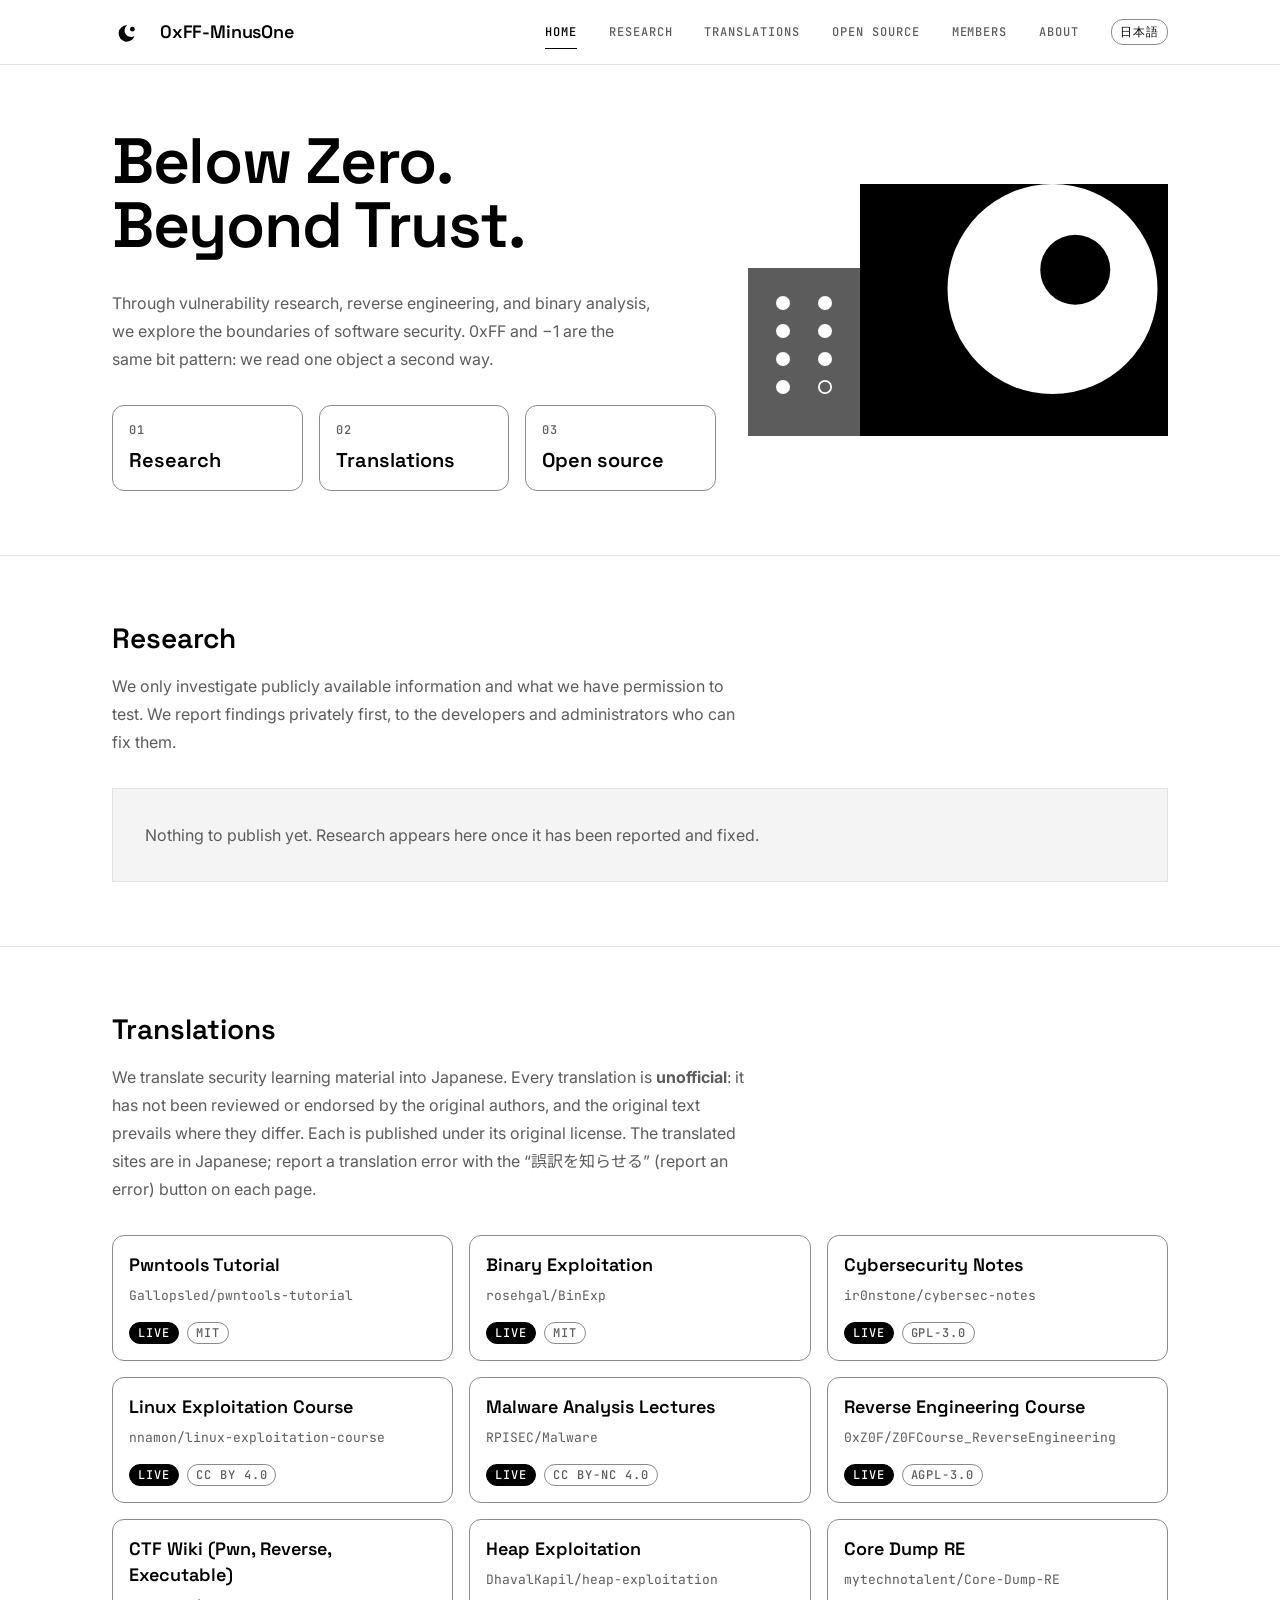
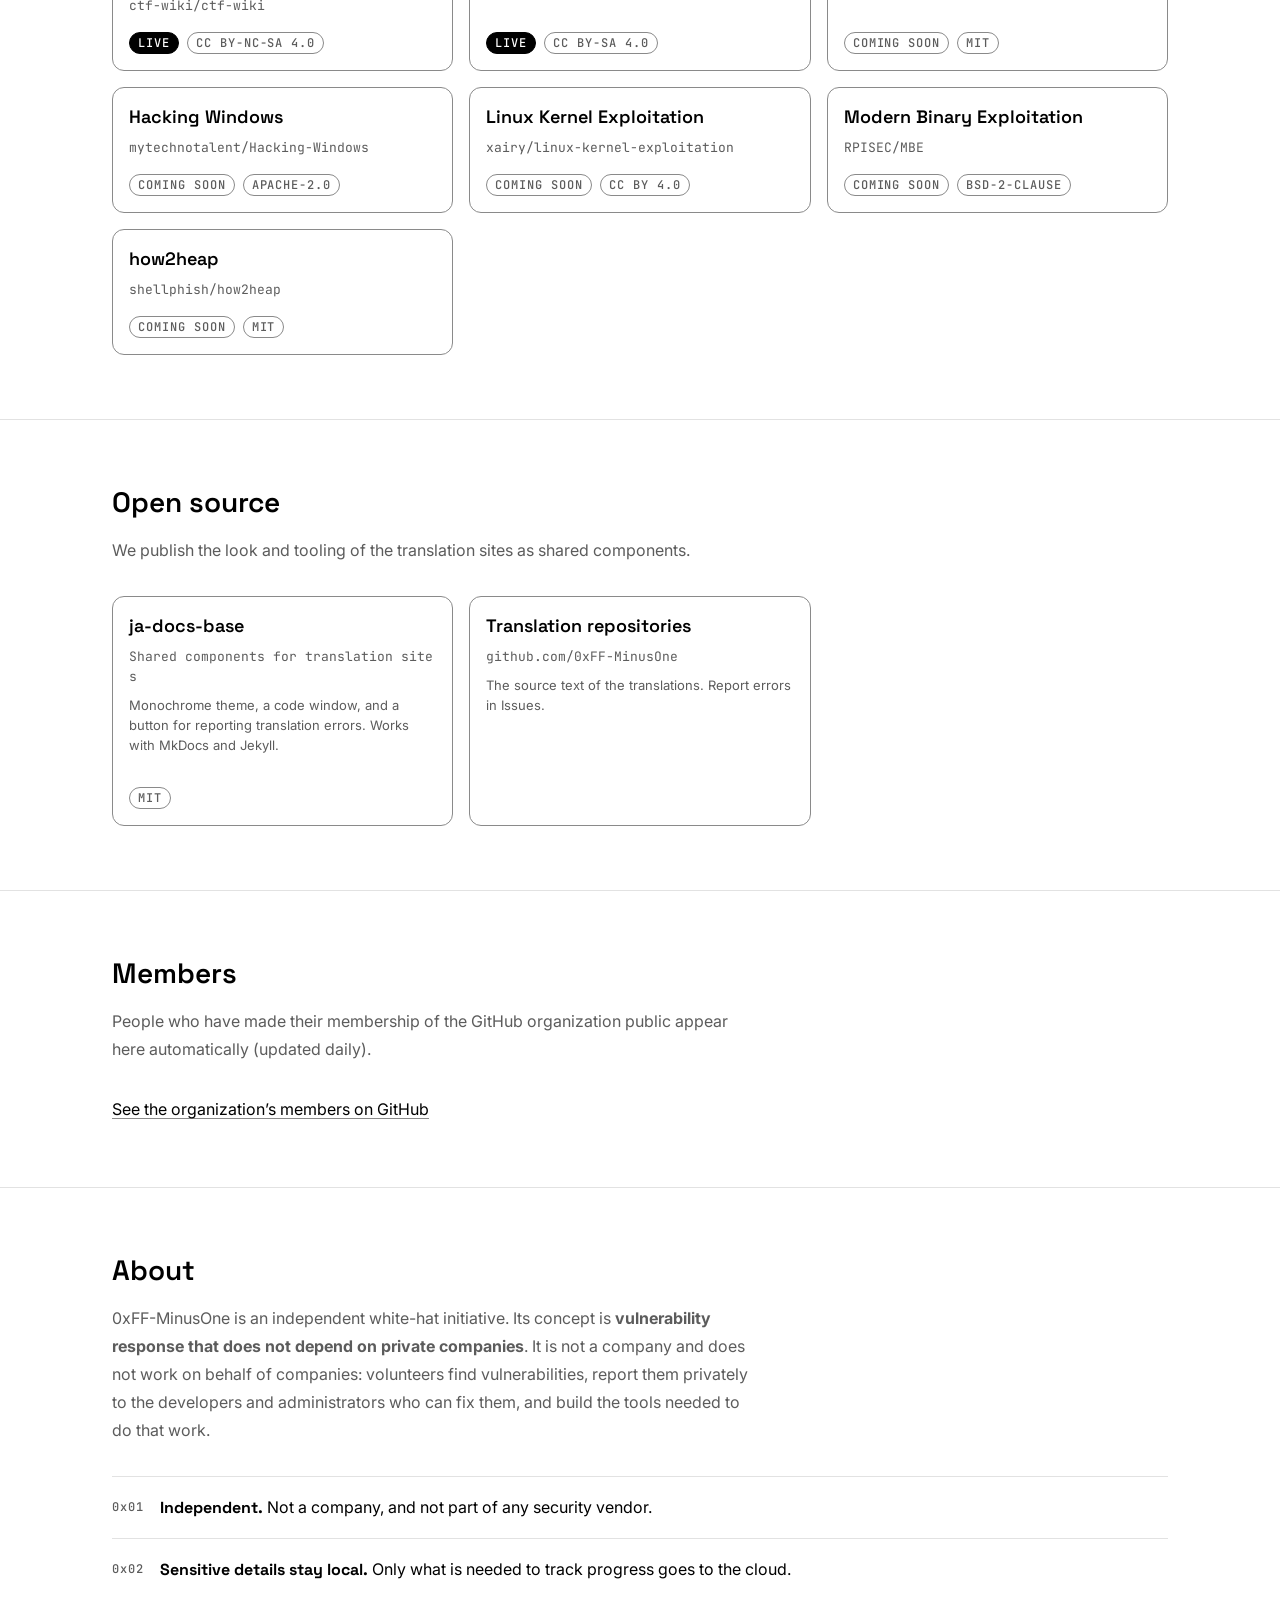
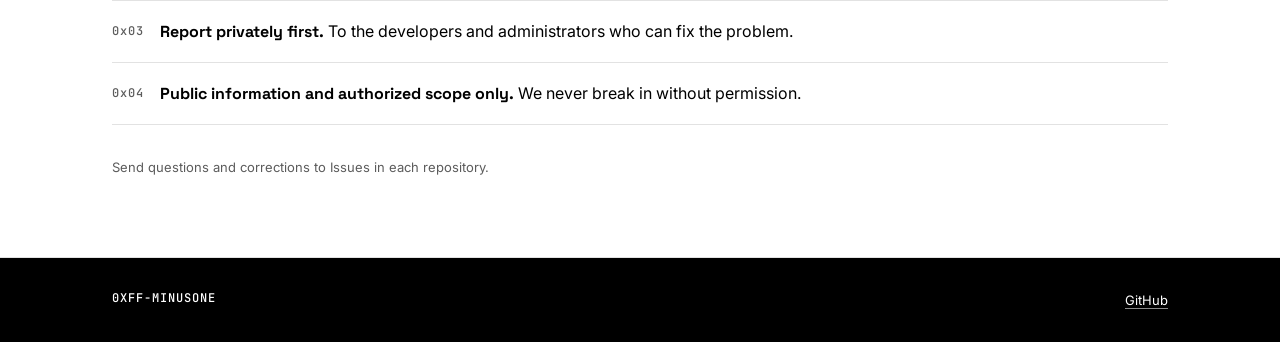
==== index.html @ b5c99bc7 "英語を既定にする(/ が英語、/ja/ が日本語、/en/ は / へ転送)" ====
<!doctype html>
<html lang="en">
<head>
<meta charset="utf-8">
<meta name="viewport" content="width=device-width, initial-scale=1">
<title>0xFF-MinusOne | Vulnerability response that does not depend on private companies</title>
<meta name="description" content="0xFF-MinusOne is an independent white-hat initiative. Through vulnerability research, reverse engineering, and binary analysis, we explore the boundaries of software security.">
<meta property="og:title" content="0xFF-MinusOne">
<meta property="og:description" content="Vulnerability response that does not depend on private companies.">
<meta property="og:type" content="website">
<meta property="og:image" content="https://0xff-minusone.github.io/assets/avatar.png">
<meta name="color-scheme" content="light dark">
<link rel="canonical" href="https://0xff-minusone.github.io/">
<link rel="alternate" hreflang="ja" href="https://0xff-minusone.github.io/ja/">
<link rel="alternate" hreflang="en" href="https://0xff-minusone.github.io/">
<link rel="alternate" hreflang="x-default" href="https://0xff-minusone.github.io/">
<meta property="og:locale" content="en_US">
<meta property="og:locale:alternate" content="ja_JP">
<link rel="icon" href="assets/favicon.svg" type="image/svg+xml">
<link rel="apple-touch-icon" href="assets/avatar.png">
<link rel="stylesheet" href="assets/site.css">
</head>
<body id="top">
<a class="skip" href="#main">Skip to content</a>
<header class="top">
  <div class="wrap">
    <a class="brand" href="#top" aria-label="0xFF-MinusOne home">
      <svg viewBox="0 0 512 512" aria-hidden="true"><path d="M240 150.06 A130 130 0 1 0 359.76 319.79 A104 104 0 0 1 240 150.06 Z"/><circle cx="326" cy="210" r="38"/></svg>
      <b>0xFF-MinusOne</b>
    </a>
    <nav class="nav" aria-label="Main menu">
      <a href="#top" aria-current="page">Home</a>
      <a href="#research">Research</a>
      <a href="#translations">Translations</a>
      <a href="#open-source">Open source</a>
      <a href="#members">Members</a>
      <a href="#about">About</a>
    </nav>
    <a class="lang" href="ja/" hreflang="ja" lang="ja" aria-label="日本語に切り替え">日本語</a>
  </div>
</header>

<main id="main">
  <section class="hero">
    <div class="wrap">
      <div>
        <h1 class="display">Below Zero.<br>Beyond Trust.</h1>
        <p class="lead">Through vulnerability research, reverse engineering, and binary analysis, we explore the boundaries of software security. 0xFF and −1 are the same bit pattern: we read one object a second way.</p>
        <div class="tiles">
          <a class="tile" href="#research"><span class="label muted">01</span><h3>Research</h3></a>
          <a class="tile" href="#translations"><span class="label muted">02</span><h3>Translations</h3></a>
          <a class="tile" href="#open-source"><span class="label muted">03</span><h3>Open source</h3></a>
        </div>
      </div>
      <svg class="art" viewBox="0 0 480 288" aria-hidden="true">
        <rect class="muted" x="0" y="96" width="128" height="192"/>
        <rect class="ink" x="128" y="0" width="352" height="288"/>
        <circle class="ground" cx="348" cy="120" r="120"/>
        <circle class="ink" cx="374" cy="98" r="40"/>
        <circle class="ground" cx="40" cy="136" r="8"/><circle class="ground" cx="88" cy="136" r="8"/>
        <circle class="ground" cx="40" cy="168" r="8"/><circle class="ground" cx="88" cy="168" r="8"/>
        <circle class="ground" cx="40" cy="200" r="8"/><circle class="ground" cx="88" cy="200" r="8"/>
        <circle class="ground" cx="40" cy="232" r="8"/><circle class="hollow" cx="88" cy="232" r="7"/>
      </svg>
    </div>
  </section>

  <section class="block" id="research">
    <div class="wrap">
      <h2>Research</h2>
      <p class="sec-lead">We only investigate publicly available information and what we have permission to test. We report findings privately first, to the developers and administrators who can fix them.</p>
      <div class="empty">Nothing to publish yet. Research appears here once it has been reported and fixed.</div>
    </div>
  </section>

  <section class="block" id="translations">
    <div class="wrap">
      <h2>Translations</h2>
      <p class="sec-lead">We translate security learning material into Japanese. Every translation is <b>unofficial</b>: it has not been reviewed or endorsed by the original authors, and the original text prevails where they differ. Each is published under its original license. The translated sites are in Japanese; report a translation error with the “誤訳を知らせる” (report an error) button on each page.</p>
      <div class="cards">
        <a class="card" href="https://0xff-minusone.github.io/pwntools-tutorial-ja/">
          <h3>Pwntools Tutorial</h3>
          <span class="meta">Gallopsled/pwntools-tutorial</span>
          <div class="row"><span class="tag on">Live</span><span class="tag">MIT</span></div>
        </a>
        <a class="card" href="https://0xff-minusone.github.io/BinExp-ja/">
          <h3>Binary Exploitation</h3>
          <span class="meta">rosehgal/BinExp</span>
          <div class="row"><span class="tag on">Live</span><span class="tag">MIT</span></div>
        </a>
        <a class="card" href="https://0xff-minusone.github.io/cybersec-notes-ja/">
          <h3>Cybersecurity Notes</h3>
          <span class="meta">ir0nstone/cybersec-notes</span>
          <div class="row"><span class="tag on">Live</span><span class="tag">GPL-3.0</span></div>
        </a>
        <a class="card" href="https://0xff-minusone.github.io/linux-exploitation-course-ja/">
          <h3>Linux Exploitation Course</h3>
          <span class="meta">nnamon/linux-exploitation-course</span>
          <div class="row"><span class="tag on">Live</span><span class="tag">CC BY 4.0</span></div>
        </a>
        <a class="card" href="https://0xff-minusone.github.io/Malware-lectures-ja/">
          <h3>Malware Analysis Lectures</h3>
          <span class="meta">RPISEC/Malware</span>
          <div class="row"><span class="tag on">Live</span><span class="tag">CC BY-NC 4.0</span></div>
        </a>
        <a class="card" href="https://0xff-minusone.github.io/Z0FCourse_ReverseEngineering-ja/">
          <h3>Reverse Engineering Course</h3>
          <span class="meta">0xZ0F/Z0FCourse_ReverseEngineering</span>
          <div class="row"><span class="tag on">Live</span><span class="tag">AGPL-3.0</span></div>
        </a>
        <a class="card" href="https://0xff-minusone.github.io/ctf-wiki-ja/">
          <h3>CTF Wiki (Pwn, Reverse, Executable)</h3>
          <span class="meta">ctf-wiki/ctf-wiki</span>
          <div class="row"><span class="tag on">Live</span><span class="tag">CC BY-NC-SA 4.0</span></div>
        </a>
        <a class="card" href="https://0xff-minusone.github.io/heap-exploitation-ja/">
          <h3>Heap Exploitation</h3>
          <span class="meta">DhavalKapil/heap-exploitation</span>
          <div class="row"><span class="tag on">Live</span><span class="tag">CC BY-SA 4.0</span></div>
        </a>
        <a class="card" href="https://github.com/0xFF-MinusOne/Core-Dump-RE-ja">
          <h3>Core Dump RE</h3>
          <span class="meta">mytechnotalent/Core-Dump-RE</span>
          <div class="row"><span class="tag">Coming soon</span><span class="tag">MIT</span></div>
        </a>
        <a class="card" href="https://github.com/0xFF-MinusOne/Hacking-Windows-ja">
          <h3>Hacking Windows</h3>
          <span class="meta">mytechnotalent/Hacking-Windows</span>
          <div class="row"><span class="tag">Coming soon</span><span class="tag">Apache-2.0</span></div>
        </a>
        <a class="card" href="https://github.com/0xFF-MinusOne/linux-kernel-exploitation-ja">
          <h3>Linux Kernel Exploitation</h3>
          <span class="meta">xairy/linux-kernel-exploitation</span>
          <div class="row"><span class="tag">Coming soon</span><span class="tag">CC BY 4.0</span></div>
        </a>
        <a class="card" href="https://github.com/0xFF-MinusOne/MBE-ja">
          <h3>Modern Binary Exploitation</h3>
          <span class="meta">RPISEC/MBE</span>
          <div class="row"><span class="tag">Coming soon</span><span class="tag">BSD-2-Clause</span></div>
        </a>
        <a class="card" href="https://github.com/0xFF-MinusOne/how2heap-ja">
          <h3>how2heap</h3>
          <span class="meta">shellphish/how2heap</span>
          <div class="row"><span class="tag">Coming soon</span><span class="tag">MIT</span></div>
        </a>
      </div>
    </div>
  </section>

  <section class="block" id="open-source">
    <div class="wrap">
      <h2>Open source</h2>
      <p class="sec-lead">We publish the look and tooling of the translation sites as shared components.</p>
      <div class="cards">
        <a class="card" href="https://github.com/hina-kura49/ja-docs-base">
          <h3>ja-docs-base</h3>
          <span class="meta">Shared components for translation sites</span>
          <p class="small muted">Monochrome theme, a code window, and a button for reporting translation errors. Works with MkDocs and Jekyll.</p>
          <div class="row"><span class="tag">MIT</span></div>
        </a>
        <a class="card" href="https://github.com/0xFF-MinusOne">
          <h3>Translation repositories</h3>
          <span class="meta">github.com/0xFF-MinusOne</span>
          <p class="small muted">The source text of the translations. Report errors in Issues.</p>
        </a>
      </div>
    </div>
  </section>

  <section class="block" id="members">
    <div class="wrap">
      <h2>Members</h2>
      <p class="sec-lead">People who have made their membership of the GitHub organization public appear here automatically (updated daily).</p>
      <div class="cards" id="member-list" data-src="members.json" aria-live="polite"><div class="empty">Loading…</div></div>
      <noscript><p><a href="https://github.com/orgs/0xFF-MinusOne/people">See the organization’s members on GitHub</a></p></noscript>
    </div>
  </section>

  <section class="block" id="about">
    <div class="wrap">
      <h2>About</h2>
      <p class="sec-lead">0xFF-MinusOne is an independent white-hat initiative. Its concept is <b>vulnerability response that does not depend on private companies</b>. It is not a company and does not work on behalf of companies: volunteers find vulnerabilities, report them privately to the developers and administrators who can fix them, and build the tools needed to do that work.</p>
      <ol class="principles">
        <li><div><b>Independent.</b> Not a company, and not part of any security vendor.</div></li>
        <li><div><b>Sensitive details stay local.</b> Only what is needed to track progress goes to the cloud.</div></li>
        <li><div><b>Report privately first.</b> To the developers and administrators who can fix the problem.</div></li>
        <li><div><b>Public information and authorized scope only.</b> We never break in without permission.</div></li>
      </ol>
      <p class="small muted" style="margin-top:32px">Send questions and corrections to Issues in each repository.</p>
    </div>
  </section>
</main>

<footer class="foot">
  <div class="wrap">
    <span class="label">0xFF-MinusOne</span>
    <span class="small"><a href="https://github.com/0xFF-MinusOne">GitHub</a></span>
  </div>
</footer>
<script src="assets/site.js" defer></script>
</body>
</html>
---- assets/site.css ----
/* 0xFF-MinusOne 公開サイト。デザインシステム(白と黒の二値、円の装飾、角の立った容器)に従う。 */
@import url("https://fonts.googleapis.com/css2?family=Inter:wght@400;500&family=JetBrains+Mono:wght@400;500&family=Noto+Sans+JP:wght@400;500;700&family=Space+Grotesk:wght@600&display=swap");

:root {
  --ground: #ffffff;
  --ink: #000000;
  --surface: #f4f4f4;
  --ink-muted: #5c5c5c;
  --line: #e2e2e2;
  --line-strong: #8a8a8a;
  --inverse-ground: #000000;
  --inverse-ink: #ffffff;

  --space-1: 4px;
  --space-2: 8px;
  --space-4: 16px;
  --space-8: 32px;
  --space-16: 64px;
  --radius-none: 0;
  --radius-md: 12px;
  --radius-full: 9999px;

  --font-display: "Space Grotesk", "Noto Sans JP", system-ui, sans-serif;
  --font-sans: "Inter", "Noto Sans JP", system-ui, sans-serif;
  --font-mono: "JetBrains Mono", ui-monospace, monospace;
}
@media (prefers-color-scheme: dark) {
  :root {
    --ground: #000000;
    --ink: #ffffff;
    --surface: #111111;
    --ink-muted: #a3a3a3;
    --line: #262626;
    --line-strong: #6b6b6b;
    --inverse-ground: #ffffff;
    --inverse-ink: #000000;
  }
}

* { box-sizing: border-box; }
html { scroll-behavior: smooth; scroll-padding-top: 88px; }
body {
  margin: 0;
  background: var(--ground);
  color: var(--ink);
  font: 400 16px/28px var(--font-sans);
  -webkit-font-smoothing: antialiased;
}
a { color: inherit; text-decoration-color: var(--line-strong); text-underline-offset: 3px; }
a:hover { text-decoration-color: var(--ink); }
:focus-visible { outline: 2px solid var(--ink); outline-offset: 2px; }
h1, h2, h3 { font-family: var(--font-display); font-weight: 600; margin: 0; }
p { margin: 0 0 var(--space-4); }
.wrap { max-width: 1120px; margin: 0 auto; padding: 0 var(--space-8); }
.label { font: 500 12px/16px var(--font-mono); letter-spacing: 0.08em; text-transform: uppercase; }
.muted { color: var(--ink-muted); }
.small { font-size: 13px; line-height: 20px; }
.skip { position: absolute; left: -999px; }
.skip:focus { left: var(--space-2); top: var(--space-2); background: var(--ground); padding: var(--space-2) var(--space-4); border: 1px solid var(--ink); z-index: 10; }

/* ヘッダー */
.top { position: sticky; top: 0; z-index: 5; background: var(--ground); border-bottom: 1px solid var(--line); }
.top .wrap { display: flex; align-items: center; gap: var(--space-8); min-height: 64px; }
.brand { display: flex; align-items: center; gap: var(--space-4); text-decoration: none; }
.brand svg { height: 32px; width: 32px; fill: var(--ink); }
.brand b { font: 600 18px/20px var(--font-display); letter-spacing: -0.01em; }
.nav { display: flex; gap: var(--space-8); margin-left: auto; overflow-x: auto; scrollbar-width: none; }
.nav::-webkit-scrollbar { display: none; }
.nav a { font: 500 12px/16px var(--font-mono); letter-spacing: 0.08em; text-transform: uppercase; text-decoration: none; color: var(--ink-muted); padding: var(--space-2) 0; border-bottom: 1px solid transparent; white-space: nowrap; }
.nav a:hover, .nav a[aria-current] { color: var(--ink); border-bottom-color: var(--ink); }

/* ヒーロー */
.hero { position: relative; overflow: hidden; border-bottom: 1px solid var(--line); }
.hero .wrap { display: grid; grid-template-columns: minmax(0, 1fr) 420px; gap: var(--space-8); align-items: center; padding-top: var(--space-16); padding-bottom: var(--space-16); }
.display { font: 600 64px/64px var(--font-display); letter-spacing: -0.02em; margin-bottom: var(--space-8); }
.lead { font-size: 16px; max-width: 34em; color: var(--ink-muted); margin-bottom: var(--space-8); }
.art { width: 100%; height: auto; display: block; }
.art .ink { fill: var(--ink); }
.art .muted { fill: var(--ink-muted); }
.art .ground { fill: var(--ground); }
.art .hollow { fill: none; stroke: var(--ground); stroke-width: 2; }

/* カード */
.tiles { display: grid; grid-template-columns: repeat(3, 1fr); gap: var(--space-4); }
.tile { display: flex; flex-direction: column; gap: var(--space-2); padding: var(--space-4) var(--space-4) var(--space-4); border: 1px solid var(--line-strong); border-radius: var(--radius-md); text-decoration: none; background: var(--ground); }
.tile:hover { background: var(--ink); color: var(--ground); border-color: var(--ink); }
.tile:hover .muted { color: inherit; }
.tile h3 { font-size: 20px; line-height: 28px; }

/* 節 */
section.block { padding: var(--space-16) 0; border-bottom: 1px solid var(--line); }
section.block > .wrap > h2 { font: 600 28px/36px var(--font-display); margin-bottom: var(--space-4); }
.sec-lead { max-width: 40em; color: var(--ink-muted); margin-bottom: var(--space-8); }
.cards { display: grid; grid-template-columns: repeat(auto-fill, minmax(300px, 1fr)); gap: var(--space-4); }
.card { display: flex; flex-direction: column; gap: var(--space-2); padding: var(--space-4); border: 1px solid var(--line-strong); border-radius: var(--radius-md); background: var(--ground); color: inherit; text-decoration: none; }
a.card:hover { background: var(--surface); border-color: var(--ink); }
.card h3 { font-size: 18px; line-height: 26px; }
.card .meta { font: 400 13px/20px var(--font-mono); color: var(--ink-muted); word-break: break-all; }
.card .row { display: flex; gap: var(--space-2); flex-wrap: wrap; margin-top: auto; padding-top: var(--space-2); }
.tag { display: inline-block; padding: 0 var(--space-2); border: 1px solid var(--line-strong); border-radius: var(--radius-full); font: 500 12px/20px var(--font-mono); letter-spacing: 0.08em; text-transform: uppercase; color: var(--ink-muted); }
.tag.on { background: var(--ink); color: var(--ground); border-color: var(--ink); }
.empty { padding: var(--space-8); border: 1px solid var(--line); background: var(--surface); color: var(--ink-muted); }
.principles { counter-reset: p; list-style: none; padding: 0; margin: var(--space-8) 0 0; display: grid; gap: 0; border-top: 1px solid var(--line); }
.principles li { counter-increment: p; display: grid; grid-template-columns: 48px 1fr; padding: var(--space-4) 0; border-bottom: 1px solid var(--line); }
.principles li::before { content: "0x0" counter(p); font: 500 12px/28px var(--font-mono); letter-spacing: 0.08em; color: var(--ink-muted); }
.principles b { font-family: var(--font-display); }

/* フッター: 反転ブロック */
.foot { background: var(--inverse-ground); color: var(--inverse-ink); padding: var(--space-8) 0; }
.foot .wrap { display: flex; gap: var(--space-8); justify-content: space-between; flex-wrap: wrap; }
.foot a { color: inherit; }

@media (max-width: 860px) {
  .hero .wrap { grid-template-columns: 1fr; }
  .art { max-width: 320px; }
  .display { font-size: 44px; line-height: 48px; }
  .tiles { grid-template-columns: 1fr; }
  .top .wrap { gap: var(--space-4); padding: 0 var(--space-4); flex-wrap: wrap; }
  .wrap { padding: 0 var(--space-4); }
  .nav { order: 3; width: 100%; margin-left: 0; gap: var(--space-4); }
}
@media (prefers-reduced-motion: reduce) { html { scroll-behavior: auto; } }

/* メンバーのカード: アバターは円(radius-full) */
.member img { width: 48px; height: 48px; border-radius: var(--radius-full); border: 1px solid var(--line-strong); background: var(--surface); }

/* 言語の切り替え */
.lang { font: 500 12px/16px var(--font-mono); letter-spacing: 0.08em; text-decoration: none; padding: var(--space-1) var(--space-2); border: 1px solid var(--line-strong); border-radius: var(--radius-md); white-space: nowrap; }
.lang:hover { background: var(--ink); color: var(--ground); border-color: var(--ink); }
.nav { margin-left: auto; }
.nav + .lang { margin-left: 0; }
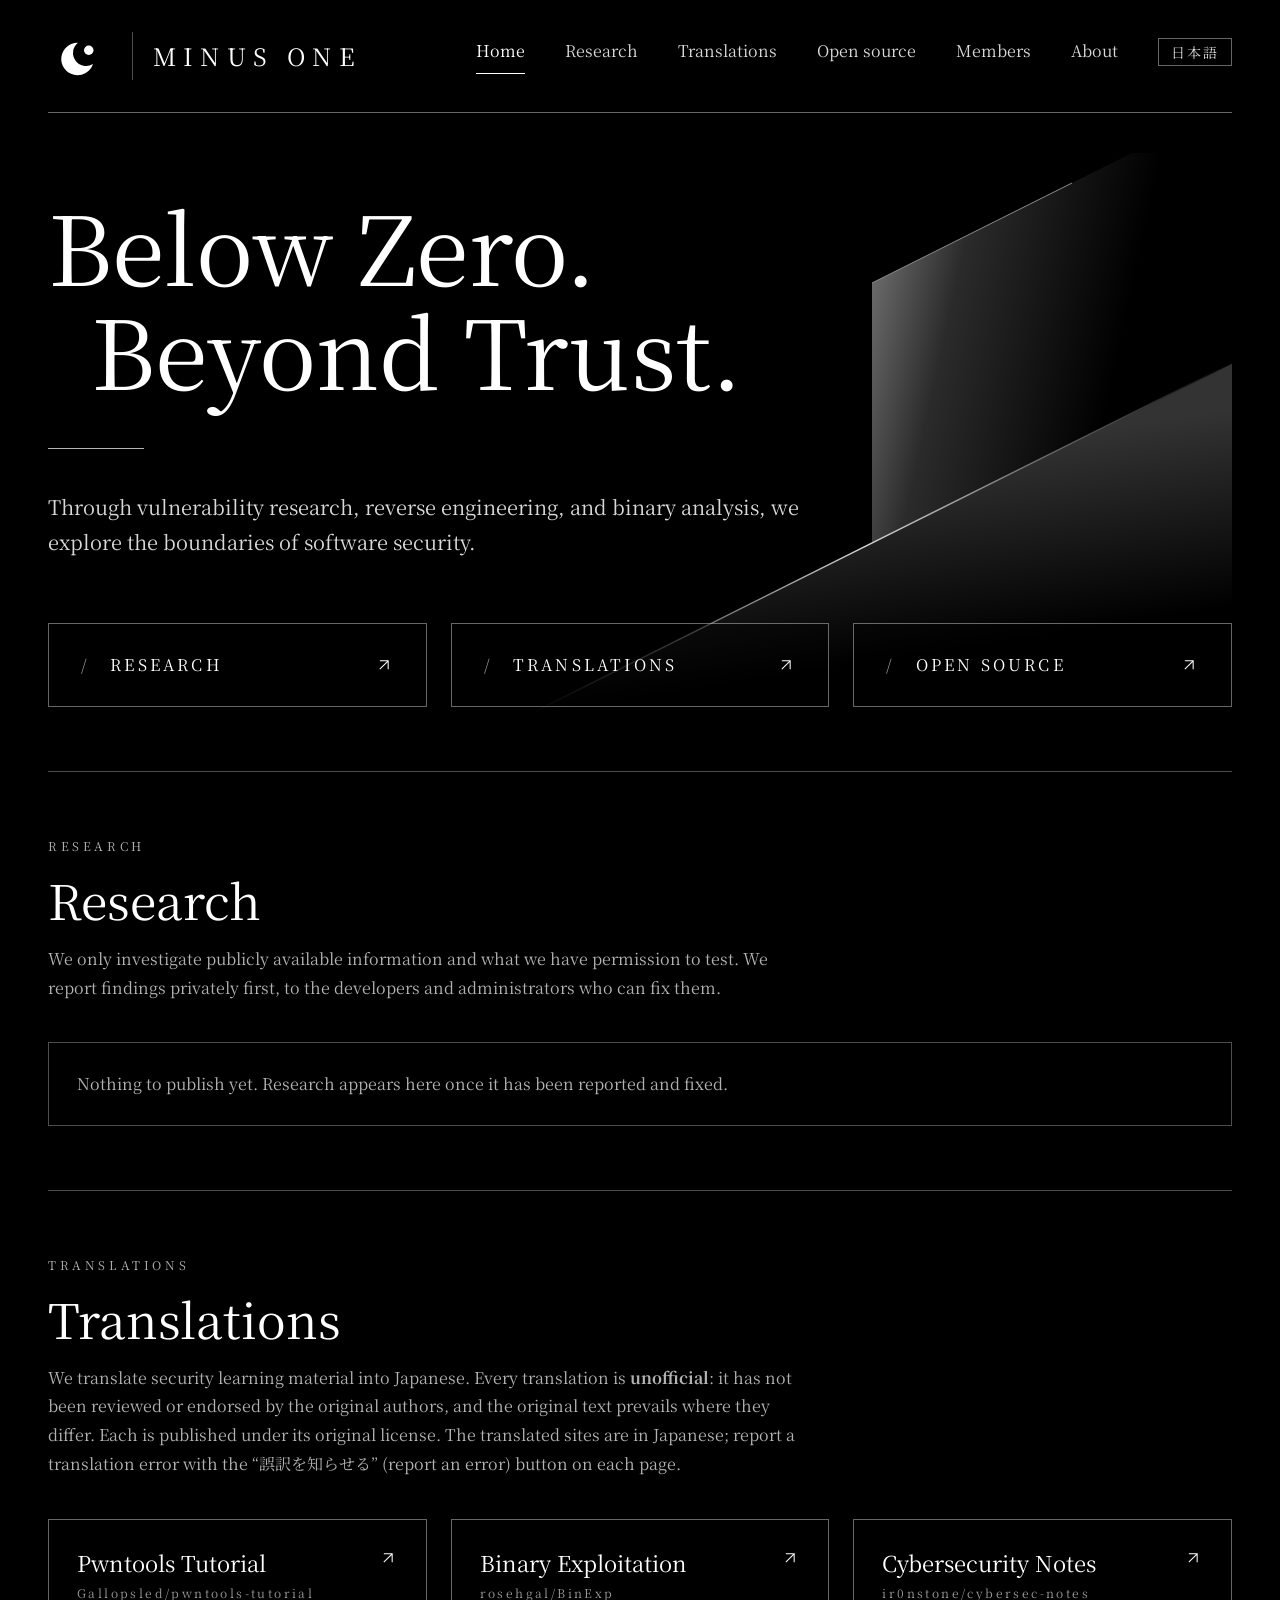
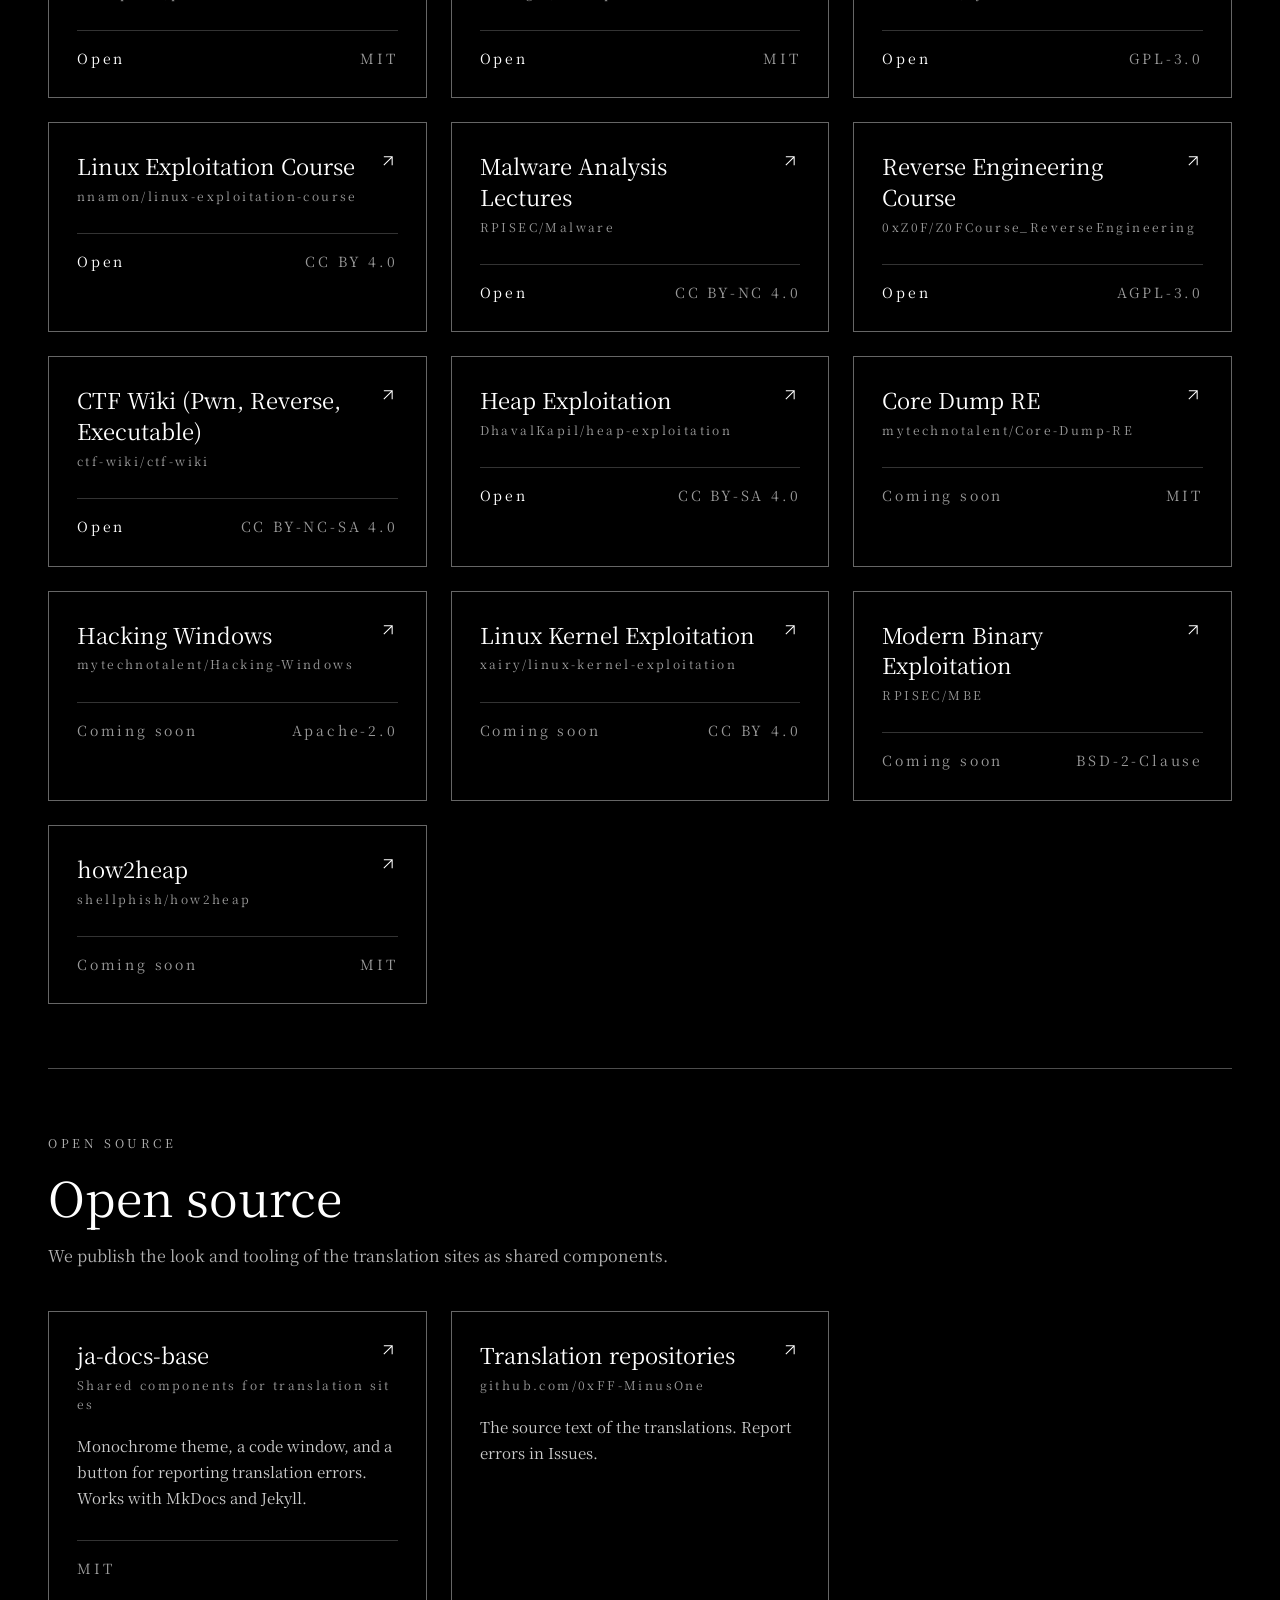
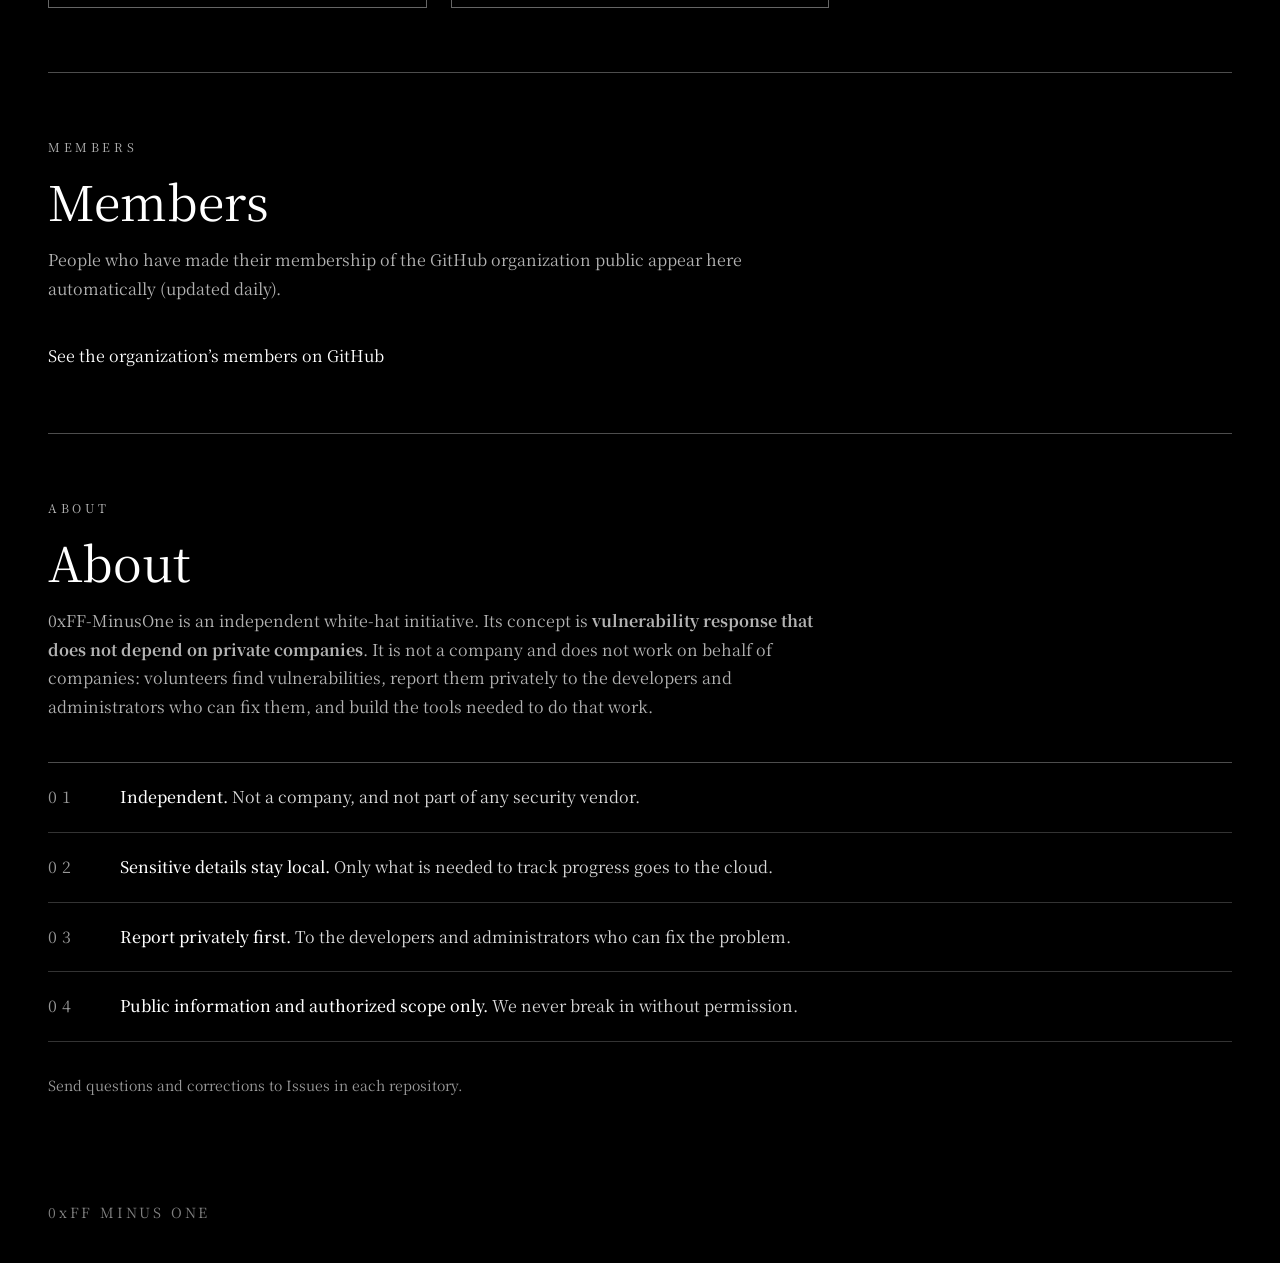
==== commit 64c1b40e: "元のホームのデザインに戻し、ロゴだけを Eclipse マークにする" ====
--- a/index.html
+++ b/index.html
@@ -9,194 +9,164 @@
 <meta property="og:description" content="Vulnerability response that does not depend on private companies.">
 <meta property="og:type" content="website">
 <meta property="og:image" content="https://0xff-minusone.github.io/assets/avatar.png">
-<meta name="color-scheme" content="light dark">
+<meta property="og:locale" content="en_US">
+<meta property="og:locale:alternate" content="ja_JP">
+<meta name="color-scheme" content="dark">
+<meta name="theme-color" content="#000000">
 <link rel="canonical" href="https://0xff-minusone.github.io/">
 <link rel="alternate" hreflang="ja" href="https://0xff-minusone.github.io/ja/">
 <link rel="alternate" hreflang="en" href="https://0xff-minusone.github.io/">
 <link rel="alternate" hreflang="x-default" href="https://0xff-minusone.github.io/">
-<meta property="og:locale" content="en_US">
-<meta property="og:locale:alternate" content="ja_JP">
 <link rel="icon" href="assets/favicon.svg" type="image/svg+xml">
 <link rel="apple-touch-icon" href="assets/avatar.png">
 <link rel="stylesheet" href="assets/site.css">
 </head>
 <body id="top">
 <a class="skip" href="#main">Skip to content</a>
-<header class="top">
-  <div class="wrap">
-    <a class="brand" href="#top" aria-label="0xFF-MinusOne home">
-      <svg viewBox="0 0 512 512" aria-hidden="true"><path d="M240 150.06 A130 130 0 1 0 359.76 319.79 A104 104 0 0 1 240 150.06 Z"/><circle cx="326" cy="210" r="38"/></svg>
-      <b>0xFF-MinusOne</b>
+<header class="shell">
+  <div class="bar">
+    <a class="brand" href="#top" aria-label="MINUS ONE home">
+      <img class="mark" src="assets/mark-inverse.svg" alt="">
+      <span class="vr"></span>
+      <span class="word">MINUS ONE</span>
     </a>
-    <nav class="nav" aria-label="Main menu">
-      <a href="#top" aria-current="page">Home</a>
-      <a href="#research">Research</a>
-      <a href="#translations">Translations</a>
-      <a href="#open-source">Open source</a>
-      <a href="#members">Members</a>
-      <a href="#about">About</a>
-    </nav>
-    <a class="lang" href="ja/" hreflang="ja" lang="ja" aria-label="日本語に切り替え">日本語</a>
+    <nav class="nav" aria-label="Main menu"><a href="#top" aria-current="page">Home</a><a href="#research">Research</a><a href="#translations">Translations</a><a href="#open-source">Open source</a><a href="#members">Members</a><a href="#about">About</a><a class="lang" href="ja/" hreflang="ja" lang="ja" aria-label="日本語に切り替え">日本語</a></nav>
   </div>
 </header>
 
-<main id="main">
+<main id="main" class="shell">
   <section class="hero">
-    <div class="wrap">
-      <div>
-        <h1 class="display">Below Zero.<br>Beyond Trust.</h1>
-        <p class="lead">Through vulnerability research, reverse engineering, and binary analysis, we explore the boundaries of software security. 0xFF and −1 are the same bit pattern: we read one object a second way.</p>
-        <div class="tiles">
-          <a class="tile" href="#research"><span class="label muted">01</span><h3>Research</h3></a>
-          <a class="tile" href="#translations"><span class="label muted">02</span><h3>Translations</h3></a>
-          <a class="tile" href="#open-source"><span class="label muted">03</span><h3>Open source</h3></a>
-        </div>
-      </div>
-      <svg class="art" viewBox="0 0 480 288" aria-hidden="true">
-        <rect class="muted" x="0" y="96" width="128" height="192"/>
-        <rect class="ink" x="128" y="0" width="352" height="288"/>
-        <circle class="ground" cx="348" cy="120" r="120"/>
-        <circle class="ink" cx="374" cy="98" r="40"/>
-        <circle class="ground" cx="40" cy="136" r="8"/><circle class="ground" cx="88" cy="136" r="8"/>
-        <circle class="ground" cx="40" cy="168" r="8"/><circle class="ground" cx="88" cy="168" r="8"/>
-        <circle class="ground" cx="40" cy="200" r="8"/><circle class="ground" cx="88" cy="200" r="8"/>
-        <circle class="ground" cx="40" cy="232" r="8"/><circle class="hollow" cx="88" cy="232" r="7"/>
-      </svg>
+    <svg class="art" viewBox="0 0 760 560" aria-hidden="true">
+          <defs>
+            <linearGradient id="hero-wall" x1="0" y1="0" x2="1" y2="0.25"><stop offset="0" stop-color="#8a8a8a"/><stop offset="0.3" stop-color="#2b2b2b"/><stop offset="0.72" stop-color="#000"/></linearGradient>
+            <linearGradient id="hero-floor" x1="0.55" y1="0.3" x2="0.75" y2="0.95"><stop offset="0" stop-color="#333"/><stop offset="0.75" stop-color="#000"/></linearGradient>
+            <linearGradient id="hero-edge" x1="0" y1="1" x2="1" y2="0"><stop offset="0" stop-color="#000"/><stop offset="0.45" stop-color="#d4d4d4"/><stop offset="0.95" stop-color="#000"/></linearGradient>
+          </defs>
+          <path d="M360 130 L760 -70 L760 190 L360 390 Z" fill="url(#hero-wall)"/>
+          <path d="M20 560 L760 190 L760 560 Z" fill="url(#hero-floor)"/>
+          <path d="M20 560 L760 190" stroke="url(#hero-edge)" stroke-width="1.5" fill="none"/>
+          <path d="M360 130 L560 30" stroke="#8a8a8a" stroke-width="1" fill="none"/>
+        </svg>
+    <div class="rel">
+      <h1>Below Zero.<br><span>Beyond Trust.</span></h1>
+      <div class="rule"></div>
+      <p class="lead">Through vulnerability research, reverse engineering, and binary analysis, we explore the boundaries of software security.</p>
+    </div>
+    <div class="tiles"><a class="tile" href="#research"><span class="slash">/</span><span class="t">Research</span><svg viewBox="0 0 24 24" aria-hidden="true"><path d="M7 7h10v10M7 17 17 7"/></svg></a><a class="tile" href="#translations"><span class="slash">/</span><span class="t">Translations</span><svg viewBox="0 0 24 24" aria-hidden="true"><path d="M7 7h10v10M7 17 17 7"/></svg></a><a class="tile" href="#open-source"><span class="slash">/</span><span class="t">Open source</span><svg viewBox="0 0 24 24" aria-hidden="true"><path d="M7 7h10v10M7 17 17 7"/></svg></a></div>
+  </section>
+
+  <section class="sec" id="research">
+    <p class="eyebrow">RESEARCH</p><h2>Research</h2>
+    <p class="lead">We only investigate publicly available information and what we have permission to test. We report findings privately first, to the developers and administrators who can fix them.</p>
+    <div class="empty">Nothing to publish yet. Research appears here once it has been reported and fixed.</div>
+  </section>
+
+  <section class="sec" id="translations">
+    <p class="eyebrow">TRANSLATIONS</p><h2>Translations</h2>
+    <p class="lead">We translate security learning material into Japanese. Every translation is <b>unofficial</b>: it has not been reviewed or endorsed by the original authors, and the original text prevails where they differ. Each is published under its original license. The translated sites are in Japanese; report a translation error with the “誤訳を知らせる” (report an error) button on each page.</p>
+    <div class="grid">
+        <a class="card" href="https://0xff-minusone.github.io/pwntools-tutorial-ja/">
+          <div class="head"><h3>Pwntools Tutorial</h3><span class="go"><svg viewBox="0 0 24 24" aria-hidden="true"><path d="M7 7h10v10M7 17 17 7"/></svg></span></div>
+          <p class="cat">Gallopsled/pwntools-tutorial</p>
+          <span class="foot"><span class="on">Open</span><span class="off">MIT</span></span>
+        </a>
+        <a class="card" href="https://0xff-minusone.github.io/BinExp-ja/">
+          <div class="head"><h3>Binary Exploitation</h3><span class="go"><svg viewBox="0 0 24 24" aria-hidden="true"><path d="M7 7h10v10M7 17 17 7"/></svg></span></div>
+          <p class="cat">rosehgal/BinExp</p>
+          <span class="foot"><span class="on">Open</span><span class="off">MIT</span></span>
+        </a>
+        <a class="card" href="https://0xff-minusone.github.io/cybersec-notes-ja/">
+          <div class="head"><h3>Cybersecurity Notes</h3><span class="go"><svg viewBox="0 0 24 24" aria-hidden="true"><path d="M7 7h10v10M7 17 17 7"/></svg></span></div>
+          <p class="cat">ir0nstone/cybersec-notes</p>
+          <span class="foot"><span class="on">Open</span><span class="off">GPL-3.0</span></span>
+        </a>
+        <a class="card" href="https://0xff-minusone.github.io/linux-exploitation-course-ja/">
+          <div class="head"><h3>Linux Exploitation Course</h3><span class="go"><svg viewBox="0 0 24 24" aria-hidden="true"><path d="M7 7h10v10M7 17 17 7"/></svg></span></div>
+          <p class="cat">nnamon/linux-exploitation-course</p>
+          <span class="foot"><span class="on">Open</span><span class="off">CC BY 4.0</span></span>
+        </a>
+        <a class="card" href="https://0xff-minusone.github.io/Malware-lectures-ja/">
+          <div class="head"><h3>Malware Analysis Lectures</h3><span class="go"><svg viewBox="0 0 24 24" aria-hidden="true"><path d="M7 7h10v10M7 17 17 7"/></svg></span></div>
+          <p class="cat">RPISEC/Malware</p>
+          <span class="foot"><span class="on">Open</span><span class="off">CC BY-NC 4.0</span></span>
+        </a>
+        <a class="card" href="https://0xff-minusone.github.io/Z0FCourse_ReverseEngineering-ja/">
+          <div class="head"><h3>Reverse Engineering Course</h3><span class="go"><svg viewBox="0 0 24 24" aria-hidden="true"><path d="M7 7h10v10M7 17 17 7"/></svg></span></div>
+          <p class="cat">0xZ0F/Z0FCourse_ReverseEngineering</p>
+          <span class="foot"><span class="on">Open</span><span class="off">AGPL-3.0</span></span>
+        </a>
+        <a class="card" href="https://0xff-minusone.github.io/ctf-wiki-ja/">
+          <div class="head"><h3>CTF Wiki (Pwn, Reverse, Executable)</h3><span class="go"><svg viewBox="0 0 24 24" aria-hidden="true"><path d="M7 7h10v10M7 17 17 7"/></svg></span></div>
+          <p class="cat">ctf-wiki/ctf-wiki</p>
+          <span class="foot"><span class="on">Open</span><span class="off">CC BY-NC-SA 4.0</span></span>
+        </a>
+        <a class="card" href="https://0xff-minusone.github.io/heap-exploitation-ja/">
+          <div class="head"><h3>Heap Exploitation</h3><span class="go"><svg viewBox="0 0 24 24" aria-hidden="true"><path d="M7 7h10v10M7 17 17 7"/></svg></span></div>
+          <p class="cat">DhavalKapil/heap-exploitation</p>
+          <span class="foot"><span class="on">Open</span><span class="off">CC BY-SA 4.0</span></span>
+        </a>
+        <a class="card" href="https://github.com/0xFF-MinusOne/Core-Dump-RE-ja">
+          <div class="head"><h3>Core Dump RE</h3><span class="go"><svg viewBox="0 0 24 24" aria-hidden="true"><path d="M7 7h10v10M7 17 17 7"/></svg></span></div>
+          <p class="cat">mytechnotalent/Core-Dump-RE</p>
+          <span class="foot"><span class="off">Coming soon</span><span class="off">MIT</span></span>
+        </a>
+        <a class="card" href="https://github.com/0xFF-MinusOne/Hacking-Windows-ja">
+          <div class="head"><h3>Hacking Windows</h3><span class="go"><svg viewBox="0 0 24 24" aria-hidden="true"><path d="M7 7h10v10M7 17 17 7"/></svg></span></div>
+          <p class="cat">mytechnotalent/Hacking-Windows</p>
+          <span class="foot"><span class="off">Coming soon</span><span class="off">Apache-2.0</span></span>
+        </a>
+        <a class="card" href="https://github.com/0xFF-MinusOne/linux-kernel-exploitation-ja">
+          <div class="head"><h3>Linux Kernel Exploitation</h3><span class="go"><svg viewBox="0 0 24 24" aria-hidden="true"><path d="M7 7h10v10M7 17 17 7"/></svg></span></div>
+          <p class="cat">xairy/linux-kernel-exploitation</p>
+          <span class="foot"><span class="off">Coming soon</span><span class="off">CC BY 4.0</span></span>
+        </a>
+        <a class="card" href="https://github.com/0xFF-MinusOne/MBE-ja">
+          <div class="head"><h3>Modern Binary Exploitation</h3><span class="go"><svg viewBox="0 0 24 24" aria-hidden="true"><path d="M7 7h10v10M7 17 17 7"/></svg></span></div>
+          <p class="cat">RPISEC/MBE</p>
+          <span class="foot"><span class="off">Coming soon</span><span class="off">BSD-2-Clause</span></span>
+        </a>
+        <a class="card" href="https://github.com/0xFF-MinusOne/how2heap-ja">
+          <div class="head"><h3>how2heap</h3><span class="go"><svg viewBox="0 0 24 24" aria-hidden="true"><path d="M7 7h10v10M7 17 17 7"/></svg></span></div>
+          <p class="cat">shellphish/how2heap</p>
+          <span class="foot"><span class="off">Coming soon</span><span class="off">MIT</span></span>
+        </a>
     </div>
   </section>
 
-  <section class="block" id="research">
-    <div class="wrap">
-      <h2>Research</h2>
-      <p class="sec-lead">We only investigate publicly available information and what we have permission to test. We report findings privately first, to the developers and administrators who can fix them.</p>
-      <div class="empty">Nothing to publish yet. Research appears here once it has been reported and fixed.</div>
+  <section class="sec" id="open-source">
+    <p class="eyebrow">OPEN SOURCE</p><h2>Open source</h2>
+    <p class="lead">We publish the look and tooling of the translation sites as shared components.</p>
+    <div class="grid">
+      <a class="card" href="https://github.com/hina-kura49/ja-docs-base">
+        <div class="head"><h3>ja-docs-base</h3><span class="go"><svg viewBox="0 0 24 24" aria-hidden="true"><path d="M7 7h10v10M7 17 17 7"/></svg></span></div>
+        <p class="cat">Shared components for translation sites</p>
+        <p class="desc">Monochrome theme, a code window, and a button for reporting translation errors. Works with MkDocs and Jekyll.</p>
+        <span class="foot"><span class="off">MIT</span></span>
+      </a>
+      <a class="card" href="https://github.com/0xFF-MinusOne">
+        <div class="head"><h3>Translation repositories</h3><span class="go"><svg viewBox="0 0 24 24" aria-hidden="true"><path d="M7 7h10v10M7 17 17 7"/></svg></span></div>
+        <p class="cat">github.com/0xFF-MinusOne</p>
+        <p class="desc">The source text of the translations. Report errors in Issues.</p>
+      </a>
     </div>
   </section>
 
-  <section class="block" id="translations">
-    <div class="wrap">
-      <h2>Translations</h2>
-      <p class="sec-lead">We translate security learning material into Japanese. Every translation is <b>unofficial</b>: it has not been reviewed or endorsed by the original authors, and the original text prevails where they differ. Each is published under its original license. The translated sites are in Japanese; report a translation error with the “誤訳を知らせる” (report an error) button on each page.</p>
-      <div class="cards">
-        <a class="card" href="https://0xff-minusone.github.io/pwntools-tutorial-ja/">
-          <h3>Pwntools Tutorial</h3>
-          <span class="meta">Gallopsled/pwntools-tutorial</span>
-          <div class="row"><span class="tag on">Live</span><span class="tag">MIT</span></div>
-        </a>
-        <a class="card" href="https://0xff-minusone.github.io/BinExp-ja/">
-          <h3>Binary Exploitation</h3>
-          <span class="meta">rosehgal/BinExp</span>
-          <div class="row"><span class="tag on">Live</span><span class="tag">MIT</span></div>
-        </a>
-        <a class="card" href="https://0xff-minusone.github.io/cybersec-notes-ja/">
-          <h3>Cybersecurity Notes</h3>
-          <span class="meta">ir0nstone/cybersec-notes</span>
-          <div class="row"><span class="tag on">Live</span><span class="tag">GPL-3.0</span></div>
-        </a>
-        <a class="card" href="https://0xff-minusone.github.io/linux-exploitation-course-ja/">
-          <h3>Linux Exploitation Course</h3>
-          <span class="meta">nnamon/linux-exploitation-course</span>
-          <div class="row"><span class="tag on">Live</span><span class="tag">CC BY 4.0</span></div>
-        </a>
-        <a class="card" href="https://0xff-minusone.github.io/Malware-lectures-ja/">
-          <h3>Malware Analysis Lectures</h3>
-          <span class="meta">RPISEC/Malware</span>
-          <div class="row"><span class="tag on">Live</span><span class="tag">CC BY-NC 4.0</span></div>
-        </a>
-        <a class="card" href="https://0xff-minusone.github.io/Z0FCourse_ReverseEngineering-ja/">
-          <h3>Reverse Engineering Course</h3>
-          <span class="meta">0xZ0F/Z0FCourse_ReverseEngineering</span>
-          <div class="row"><span class="tag on">Live</span><span class="tag">AGPL-3.0</span></div>
-        </a>
-        <a class="card" href="https://0xff-minusone.github.io/ctf-wiki-ja/">
-          <h3>CTF Wiki (Pwn, Reverse, Executable)</h3>
-          <span class="meta">ctf-wiki/ctf-wiki</span>
-          <div class="row"><span class="tag on">Live</span><span class="tag">CC BY-NC-SA 4.0</span></div>
-        </a>
-        <a class="card" href="https://0xff-minusone.github.io/heap-exploitation-ja/">
-          <h3>Heap Exploitation</h3>
-          <span class="meta">DhavalKapil/heap-exploitation</span>
-          <div class="row"><span class="tag on">Live</span><span class="tag">CC BY-SA 4.0</span></div>
-        </a>
-        <a class="card" href="https://github.com/0xFF-MinusOne/Core-Dump-RE-ja">
-          <h3>Core Dump RE</h3>
-          <span class="meta">mytechnotalent/Core-Dump-RE</span>
-          <div class="row"><span class="tag">Coming soon</span><span class="tag">MIT</span></div>
-        </a>
-        <a class="card" href="https://github.com/0xFF-MinusOne/Hacking-Windows-ja">
-          <h3>Hacking Windows</h3>
-          <span class="meta">mytechnotalent/Hacking-Windows</span>
-          <div class="row"><span class="tag">Coming soon</span><span class="tag">Apache-2.0</span></div>
-        </a>
-        <a class="card" href="https://github.com/0xFF-MinusOne/linux-kernel-exploitation-ja">
-          <h3>Linux Kernel Exploitation</h3>
-          <span class="meta">xairy/linux-kernel-exploitation</span>
-          <div class="row"><span class="tag">Coming soon</span><span class="tag">CC BY 4.0</span></div>
-        </a>
-        <a class="card" href="https://github.com/0xFF-MinusOne/MBE-ja">
-          <h3>Modern Binary Exploitation</h3>
-          <span class="meta">RPISEC/MBE</span>
-          <div class="row"><span class="tag">Coming soon</span><span class="tag">BSD-2-Clause</span></div>
-        </a>
-        <a class="card" href="https://github.com/0xFF-MinusOne/how2heap-ja">
-          <h3>how2heap</h3>
-          <span class="meta">shellphish/how2heap</span>
-          <div class="row"><span class="tag">Coming soon</span><span class="tag">MIT</span></div>
-        </a>
-      </div>
-    </div>
+  <section class="sec" id="members">
+    <p class="eyebrow">MEMBERS</p><h2>Members</h2>
+    <p class="lead">People who have made their membership of the GitHub organization public appear here automatically (updated daily).</p>
+    <div class="grid" id="member-list" data-src="members.json" aria-live="polite"><div class="empty" style="margin-top:0">Loading…</div></div>
+    <noscript><p class="fine"><a href="https://github.com/orgs/0xFF-MinusOne/people">See the organization’s members on GitHub</a></p></noscript>
   </section>
 
-  <section class="block" id="open-source">
-    <div class="wrap">
-      <h2>Open source</h2>
-      <p class="sec-lead">We publish the look and tooling of the translation sites as shared components.</p>
-      <div class="cards">
-        <a class="card" href="https://github.com/hina-kura49/ja-docs-base">
-          <h3>ja-docs-base</h3>
-          <span class="meta">Shared components for translation sites</span>
-          <p class="small muted">Monochrome theme, a code window, and a button for reporting translation errors. Works with MkDocs and Jekyll.</p>
-          <div class="row"><span class="tag">MIT</span></div>
-        </a>
-        <a class="card" href="https://github.com/0xFF-MinusOne">
-          <h3>Translation repositories</h3>
-          <span class="meta">github.com/0xFF-MinusOne</span>
-          <p class="small muted">The source text of the translations. Report errors in Issues.</p>
-        </a>
-      </div>
-    </div>
-  </section>
-
-  <section class="block" id="members">
-    <div class="wrap">
-      <h2>Members</h2>
-      <p class="sec-lead">People who have made their membership of the GitHub organization public appear here automatically (updated daily).</p>
-      <div class="cards" id="member-list" data-src="members.json" aria-live="polite"><div class="empty">Loading…</div></div>
-      <noscript><p><a href="https://github.com/orgs/0xFF-MinusOne/people">See the organization’s members on GitHub</a></p></noscript>
-    </div>
-  </section>
-
-  <section class="block" id="about">
-    <div class="wrap">
-      <h2>About</h2>
-      <p class="sec-lead">0xFF-MinusOne is an independent white-hat initiative. Its concept is <b>vulnerability response that does not depend on private companies</b>. It is not a company and does not work on behalf of companies: volunteers find vulnerabilities, report them privately to the developers and administrators who can fix them, and build the tools needed to do that work.</p>
-      <ol class="principles">
-        <li><div><b>Independent.</b> Not a company, and not part of any security vendor.</div></li>
-        <li><div><b>Sensitive details stay local.</b> Only what is needed to track progress goes to the cloud.</div></li>
-        <li><div><b>Report privately first.</b> To the developers and administrators who can fix the problem.</div></li>
-        <li><div><b>Public information and authorized scope only.</b> We never break in without permission.</div></li>
-      </ol>
-      <p class="small muted" style="margin-top:32px">Send questions and corrections to Issues in each repository.</p>
-    </div>
+  <section class="sec" id="about">
+    <p class="eyebrow">ABOUT</p><h2>About</h2>
+    <p class="lead">0xFF-MinusOne is an independent white-hat initiative. Its concept is <b>vulnerability response that does not depend on private companies</b>. It is not a company and does not work on behalf of companies: volunteers find vulnerabilities, report them privately to the developers and administrators who can fix them, and build the tools needed to do that work.</p>
+    <ol class="principles"><li><div><b>Independent.</b> Not a company, and not part of any security vendor.</div></li><li><div><b>Sensitive details stay local.</b> Only what is needed to track progress goes to the cloud.</div></li><li><div><b>Report privately first.</b> To the developers and administrators who can fix the problem.</div></li><li><div><b>Public information and authorized scope only.</b> We never break in without permission.</div></li></ol>
+    <p class="fine">Send questions and corrections to Issues in each repository.</p>
   </section>
 </main>
 
-<footer class="foot">
-  <div class="wrap">
-    <span class="label">0xFF-MinusOne</span>
-    <span class="small"><a href="https://github.com/0xFF-MinusOne">GitHub</a></span>
-  </div>
-</footer>
+<footer class="footer">0xFF MINUS ONE</footer>
 <script src="assets/site.js" defer></script>
 </body>
 </html>
--- a/assets/site.css
+++ b/assets/site.css
@@ -1,131 +1,93 @@
-/* 0xFF-MinusOne 公開サイト。デザインシステム(白と黒の二値、円の装飾、角の立った容器)に従う。 */
-@import url("https://fonts.googleapis.com/css2?family=Inter:wght@400;500&family=JetBrains+Mono:wght@400;500&family=Noto+Sans+JP:wght@400;500;700&family=Space+Grotesk:wght@600&display=swap");
+/* 0xFF-MinusOne 公開サイト。黒の背景、明朝体、字間の広い見出し、枠線のカード。
+   ロゴだけが Eclipse マーク(デザインシステム)。 */
+@import url("https://fonts.googleapis.com/css2?family=Noto+Serif+JP:wght@400;500&display=swap");
 
 :root {
-  --ground: #ffffff;
-  --ink: #000000;
-  --surface: #f4f4f4;
-  --ink-muted: #5c5c5c;
-  --line: #e2e2e2;
-  --line-strong: #8a8a8a;
-  --inverse-ground: #000000;
-  --inverse-ink: #ffffff;
-
-  --space-1: 4px;
-  --space-2: 8px;
-  --space-4: 16px;
-  --space-8: 32px;
-  --space-16: 64px;
-  --radius-none: 0;
-  --radius-md: 12px;
-  --radius-full: 9999px;
-
-  --font-display: "Space Grotesk", "Noto Sans JP", system-ui, sans-serif;
-  --font-sans: "Inter", "Noto Sans JP", system-ui, sans-serif;
-  --font-mono: "JetBrains Mono", ui-monospace, monospace;
+  --fg: #fff;
+  --fg-85: rgba(255, 255, 255, .85);
+  --fg-80: rgba(255, 255, 255, .8);
+  --fg-70: rgba(255, 255, 255, .7);
+  --fg-60: rgba(255, 255, 255, .6);
+  --fg-50: rgba(255, 255, 255, .5);
+  --line-40: rgba(255, 255, 255, .4);
+  --line-30: rgba(255, 255, 255, .3);
+  --line-20: rgba(255, 255, 255, .2);
+  --serif: "Hiragino Mincho ProN", "Hiragino Mincho Pro", "Noto Serif JP", Georgia, "Times New Roman", serif;
 }
-@media (prefers-color-scheme: dark) {
-  :root {
-    --ground: #000000;
-    --ink: #ffffff;
-    --surface: #111111;
-    --ink-muted: #a3a3a3;
-    --line: #262626;
-    --line-strong: #6b6b6b;
-    --inverse-ground: #ffffff;
-    --inverse-ink: #000000;
-  }
-}
-
 * { box-sizing: border-box; }
-html { scroll-behavior: smooth; scroll-padding-top: 88px; }
-body {
-  margin: 0;
-  background: var(--ground);
-  color: var(--ink);
-  font: 400 16px/28px var(--font-sans);
-  -webkit-font-smoothing: antialiased;
-}
-a { color: inherit; text-decoration-color: var(--line-strong); text-underline-offset: 3px; }
-a:hover { text-decoration-color: var(--ink); }
-:focus-visible { outline: 2px solid var(--ink); outline-offset: 2px; }
-h1, h2, h3 { font-family: var(--font-display); font-weight: 600; margin: 0; }
-p { margin: 0 0 var(--space-4); }
-.wrap { max-width: 1120px; margin: 0 auto; padding: 0 var(--space-8); }
-.label { font: 500 12px/16px var(--font-mono); letter-spacing: 0.08em; text-transform: uppercase; }
-.muted { color: var(--ink-muted); }
-.small { font-size: 13px; line-height: 20px; }
+html { scroll-behavior: smooth; scroll-padding-top: 24px; }
+body { margin: 0; min-height: 100vh; background: #000; color: var(--fg); font-family: var(--serif); font-size: 16px; line-height: 1.6; -webkit-font-smoothing: antialiased; }
+a { color: inherit; text-decoration: none; }
+h1, h2, h3, p { margin: 0; font-weight: 400; }
+:focus-visible { outline: 1px solid #fff; outline-offset: 4px; }
 .skip { position: absolute; left: -999px; }
-.skip:focus { left: var(--space-2); top: var(--space-2); background: var(--ground); padding: var(--space-2) var(--space-4); border: 1px solid var(--ink); z-index: 10; }
+.skip:focus { left: 12px; top: 12px; background: #000; padding: 8px 12px; border: 1px solid #fff; z-index: 10; }
+.shell { max-width: 1440px; margin: 0 auto; padding: 0 48px; }
 
 /* ヘッダー */
-.top { position: sticky; top: 0; z-index: 5; background: var(--ground); border-bottom: 1px solid var(--line); }
-.top .wrap { display: flex; align-items: center; gap: var(--space-8); min-height: 64px; }
-.brand { display: flex; align-items: center; gap: var(--space-4); text-decoration: none; }
-.brand svg { height: 32px; width: 32px; fill: var(--ink); }
-.brand b { font: 600 18px/20px var(--font-display); letter-spacing: -0.01em; }
-.nav { display: flex; gap: var(--space-8); margin-left: auto; overflow-x: auto; scrollbar-width: none; }
-.nav::-webkit-scrollbar { display: none; }
-.nav a { font: 500 12px/16px var(--font-mono); letter-spacing: 0.08em; text-transform: uppercase; text-decoration: none; color: var(--ink-muted); padding: var(--space-2) 0; border-bottom: 1px solid transparent; white-space: nowrap; }
-.nav a:hover, .nav a[aria-current] { color: var(--ink); border-bottom-color: var(--ink); }
+.bar { display: flex; flex-wrap: wrap; align-items: center; justify-content: space-between; gap: 12px 32px; padding: 24px 0; border-bottom: 1px solid var(--line-40); }
+.brand { display: flex; align-items: center; gap: 20px; }
+.mark { width: 64px; height: 64px; object-fit: contain; }
+.vr { width: 1px; height: 48px; background: var(--line-30); }
+.word { font-size: 24px; letter-spacing: .3em; }
+.nav { display: flex; flex-wrap: wrap; gap: 8px 40px; font-size: 16px; }
+.nav a { padding-bottom: 8px; color: var(--fg-85); border-bottom: 1px solid transparent; }
+.nav a:hover { color: var(--fg); }
+.nav a[aria-current] { color: var(--fg); border-bottom-color: #fff; }
+.nav a.lang { letter-spacing: .15em; border: 1px solid var(--line-40); padding: 0 12px 0; margin-bottom: 8px; line-height: 1.9; font-size: 14px; }
+.nav a.lang:hover { border-color: #fff; }
 
 /* ヒーロー */
-.hero { position: relative; overflow: hidden; border-bottom: 1px solid var(--line); }
-.hero .wrap { display: grid; grid-template-columns: minmax(0, 1fr) 420px; gap: var(--space-8); align-items: center; padding-top: var(--space-16); padding-bottom: var(--space-16); }
-.display { font: 600 64px/64px var(--font-display); letter-spacing: -0.02em; margin-bottom: var(--space-8); }
-.lead { font-size: 16px; max-width: 34em; color: var(--ink-muted); margin-bottom: var(--space-8); }
-.art { width: 100%; height: auto; display: block; }
-.art .ink { fill: var(--ink); }
-.art .muted { fill: var(--ink-muted); }
-.art .ground { fill: var(--ground); }
-.art .hollow { fill: none; stroke: var(--ground); stroke-width: 2; }
-
-/* カード */
-.tiles { display: grid; grid-template-columns: repeat(3, 1fr); gap: var(--space-4); }
-.tile { display: flex; flex-direction: column; gap: var(--space-2); padding: var(--space-4) var(--space-4) var(--space-4); border: 1px solid var(--line-strong); border-radius: var(--radius-md); text-decoration: none; background: var(--ground); }
-.tile:hover { background: var(--ink); color: var(--ground); border-color: var(--ink); }
-.tile:hover .muted { color: inherit; }
-.tile h3 { font-size: 20px; line-height: 28px; }
+.hero { position: relative; overflow: hidden; padding: 80px 0 64px; }
+.art { position: absolute; right: -40px; top: 40px; width: 760px; height: 560px; pointer-events: none; display: none; }
+.rel { position: relative; }
+h1 { font-size: 96px; line-height: 1.08; }
+h1 span { margin-left: .45em; }
+.rule { margin-top: 48px; width: 96px; height: 1px; background: rgba(255, 255, 255, .7); }
+.hero .lead { margin-top: 40px; max-width: 48rem; font-size: 20px; line-height: 1.75; color: var(--fg-85); }
+.tiles { position: relative; margin-top: 64px; display: grid; gap: 24px; grid-template-columns: repeat(3, 1fr); }
+.tile { display: flex; align-items: center; gap: 20px; border: 1px solid var(--line-40); background: rgba(0, 0, 0, .4); padding: 28px 32px; letter-spacing: .2em; transition: border-color .15s, background .15s; }
+.tile:hover { border-color: #fff; background: rgba(255, 255, 255, .05); }
+.tile .slash { color: var(--fg-60); }
+.tile .t { flex: 1; text-transform: uppercase; }
+.tile svg, .card .go svg { width: 20px; height: 20px; fill: none; stroke: currentColor; stroke-width: 1.25; }
 
 /* 節 */
-section.block { padding: var(--space-16) 0; border-bottom: 1px solid var(--line); }
-section.block > .wrap > h2 { font: 600 28px/36px var(--font-display); margin-bottom: var(--space-4); }
-.sec-lead { max-width: 40em; color: var(--ink-muted); margin-bottom: var(--space-8); }
-.cards { display: grid; grid-template-columns: repeat(auto-fill, minmax(300px, 1fr)); gap: var(--space-4); }
-.card { display: flex; flex-direction: column; gap: var(--space-2); padding: var(--space-4); border: 1px solid var(--line-strong); border-radius: var(--radius-md); background: var(--ground); color: inherit; text-decoration: none; }
-a.card:hover { background: var(--surface); border-color: var(--ink); }
-.card h3 { font-size: 18px; line-height: 26px; }
-.card .meta { font: 400 13px/20px var(--font-mono); color: var(--ink-muted); word-break: break-all; }
-.card .row { display: flex; gap: var(--space-2); flex-wrap: wrap; margin-top: auto; padding-top: var(--space-2); }
-.tag { display: inline-block; padding: 0 var(--space-2); border: 1px solid var(--line-strong); border-radius: var(--radius-full); font: 500 12px/20px var(--font-mono); letter-spacing: 0.08em; text-transform: uppercase; color: var(--ink-muted); }
-.tag.on { background: var(--ink); color: var(--ground); border-color: var(--ink); }
-.empty { padding: var(--space-8); border: 1px solid var(--line); background: var(--surface); color: var(--ink-muted); }
-.principles { counter-reset: p; list-style: none; padding: 0; margin: var(--space-8) 0 0; display: grid; gap: 0; border-top: 1px solid var(--line); }
-.principles li { counter-increment: p; display: grid; grid-template-columns: 48px 1fr; padding: var(--space-4) 0; border-bottom: 1px solid var(--line); }
-.principles li::before { content: "0x0" counter(p); font: 500 12px/28px var(--font-mono); letter-spacing: 0.08em; color: var(--ink-muted); }
-.principles b { font-family: var(--font-display); }
+.sec { border-top: 1px solid var(--line-30); padding: 64px 0; }
+.eyebrow { font-size: 12px; letter-spacing: .3em; color: var(--fg-70); text-transform: uppercase; }
+.sec h2 { margin-top: 16px; font-size: 48px; line-height: 1.2; }
+.sec .lead { margin-top: 16px; max-width: 48rem; color: var(--fg-70); line-height: 1.8; }
+.grid { margin-top: 40px; display: grid; gap: 24px; grid-template-columns: repeat(auto-fill, minmax(320px, 1fr)); }
+.card { display: flex; flex-direction: column; border: 1px solid var(--line-40); padding: 28px; transition: border-color .15s, background .15s; }
+a.card:hover { border-color: #fff; background: rgba(255, 255, 255, .05); }
+.card .head { display: flex; align-items: flex-start; justify-content: space-between; gap: 16px; }
+.card h3 { font-size: 22px; line-height: 1.4; }
+.card .cat { margin-top: 4px; font-size: 12px; letter-spacing: .2em; color: var(--fg-60); word-break: break-all; }
+.card .desc { margin-top: 20px; flex: 1; line-height: 1.75; color: var(--fg-80); font-size: 15px; }
+.card .foot { margin-top: 28px; border-top: 1px solid var(--line-20); padding-top: 16px; font-size: 14px; letter-spacing: .2em; display: flex; justify-content: space-between; gap: 12px; }
+.card .foot .on { color: #fff; }
+.card .foot .off { color: var(--fg-60); }
+.empty { margin-top: 40px; border: 1px solid var(--line-30); padding: 28px; color: var(--fg-70); }
+.member img { width: 56px; height: 56px; border-radius: 50%; border: 1px solid var(--line-40); margin-bottom: 16px; object-fit: cover; }
+.principles { list-style: none; padding: 0; margin: 40px 0 0; border-top: 1px solid var(--line-30); counter-reset: p; }
+.principles li { counter-increment: p; display: grid; grid-template-columns: 72px 1fr; padding: 20px 0; border-bottom: 1px solid var(--line-20); color: var(--fg-85); line-height: 1.8; }
+.principles li::before { content: "0" counter(p); letter-spacing: .3em; color: var(--fg-60); }
+.principles b { font-weight: 500; color: #fff; }
+.fine { margin-top: 32px; font-size: 14px; color: var(--fg-60); }
+.footer { padding: 40px 48px; font-size: 14px; letter-spacing: .2em; color: var(--fg-50); }
 
-/* フッター: 反転ブロック */
-.foot { background: var(--inverse-ground); color: var(--inverse-ink); padding: var(--space-8) 0; }
-.foot .wrap { display: flex; gap: var(--space-8); justify-content: space-between; flex-wrap: wrap; }
-.foot a { color: inherit; }
-
-@media (max-width: 860px) {
-  .hero .wrap { grid-template-columns: 1fr; }
-  .art { max-width: 320px; }
-  .display { font-size: 44px; line-height: 48px; }
+@media (min-width: 1024px) { .art { display: block; } }
+@media (max-width: 1023px) { h1 { font-size: 72px; } }
+@media (max-width: 767px) {
+  .shell { padding: 0 24px; }
+  .footer { padding: 40px 24px; }
   .tiles { grid-template-columns: 1fr; }
-  .top .wrap { gap: var(--space-4); padding: 0 var(--space-4); flex-wrap: wrap; }
-  .wrap { padding: 0 var(--space-4); }
-  .nav { order: 3; width: 100%; margin-left: 0; gap: var(--space-4); }
+  h1 { font-size: 56px; }
+  .sec h2 { font-size: 36px; }
+  .vr { display: none; }
+  .word { font-size: 20px; }
+  .nav { gap: 8px 28px; }
+  .hero { padding-top: 56px; }
+  .principles li { grid-template-columns: 48px 1fr; }
 }
 @media (prefers-reduced-motion: reduce) { html { scroll-behavior: auto; } }
-
-/* メンバーのカード: アバターは円(radius-full) */
-.member img { width: 48px; height: 48px; border-radius: var(--radius-full); border: 1px solid var(--line-strong); background: var(--surface); }
-
-/* 言語の切り替え */
-.lang { font: 500 12px/16px var(--font-mono); letter-spacing: 0.08em; text-decoration: none; padding: var(--space-1) var(--space-2); border: 1px solid var(--line-strong); border-radius: var(--radius-md); white-space: nowrap; }
-.lang:hover { background: var(--ink); color: var(--ground); border-color: var(--ink); }
-.nav { margin-left: auto; }
-.nav + .lang { margin-left: 0; }
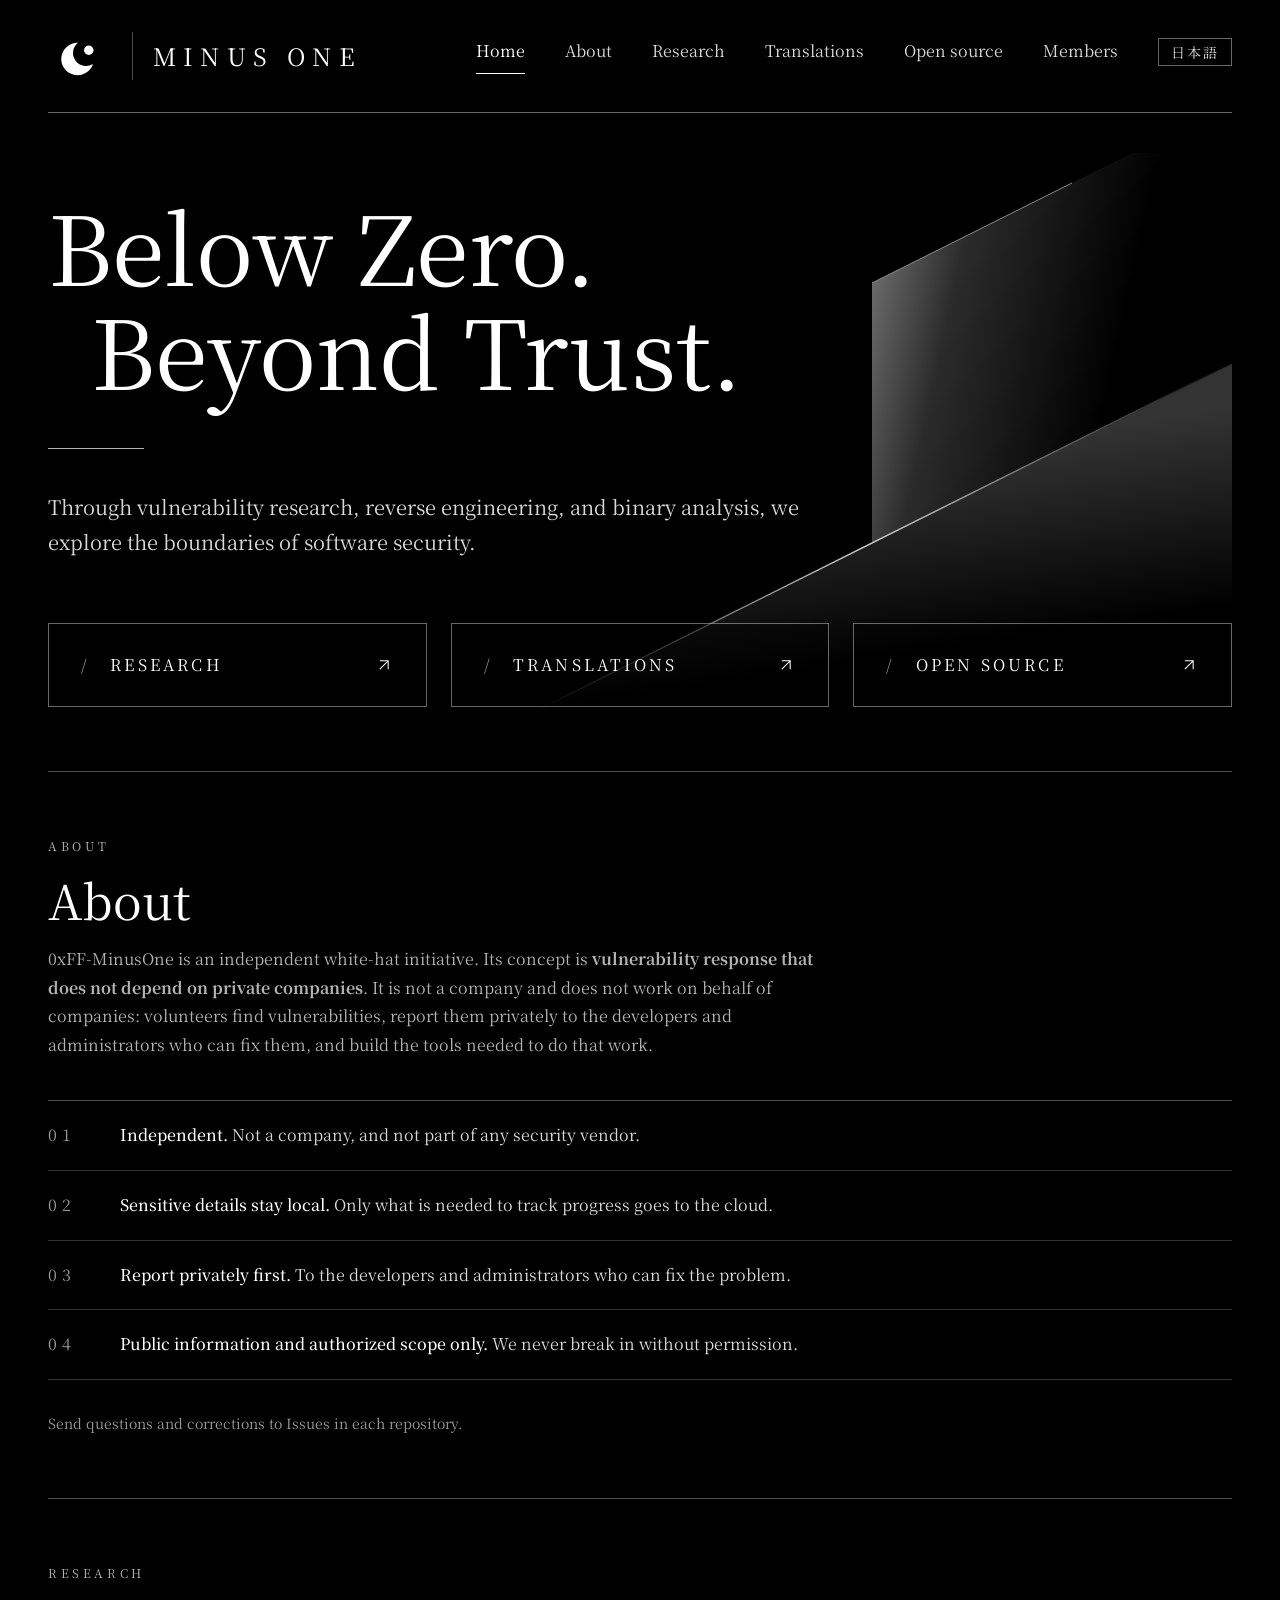
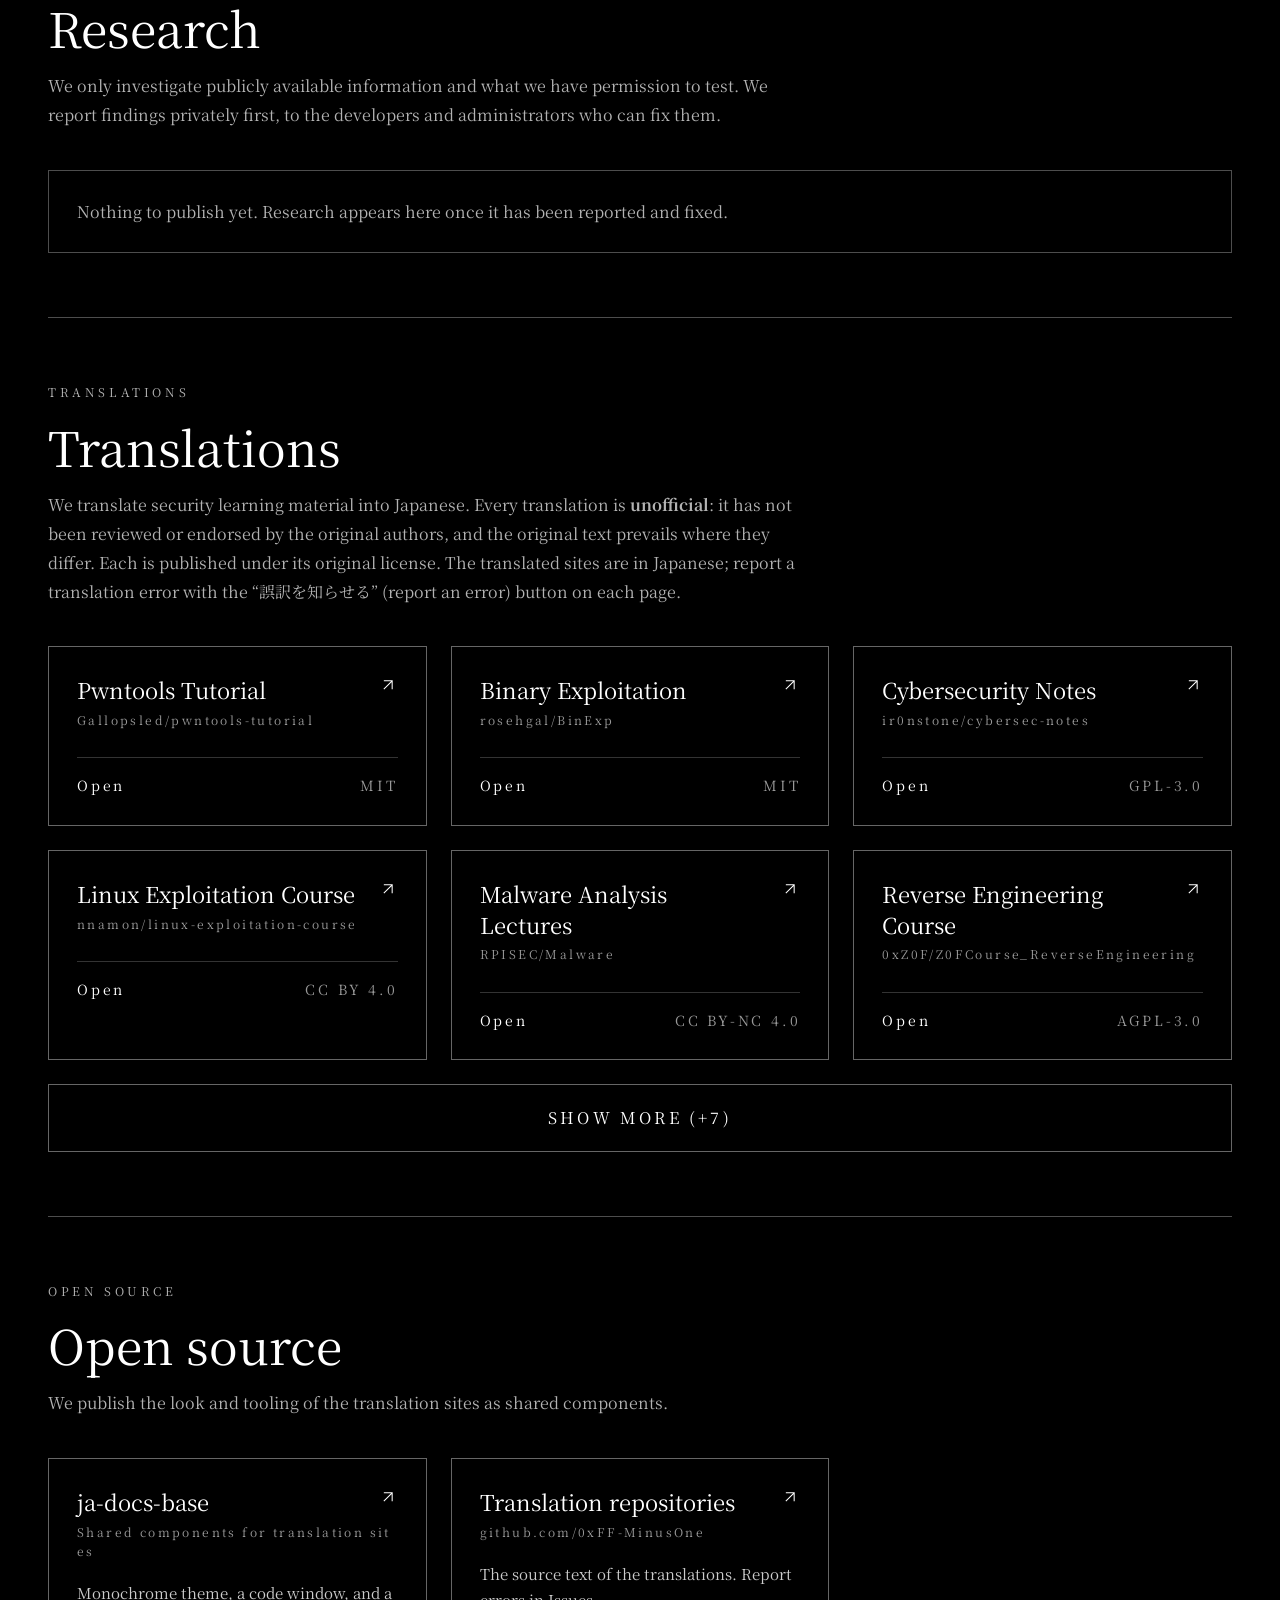
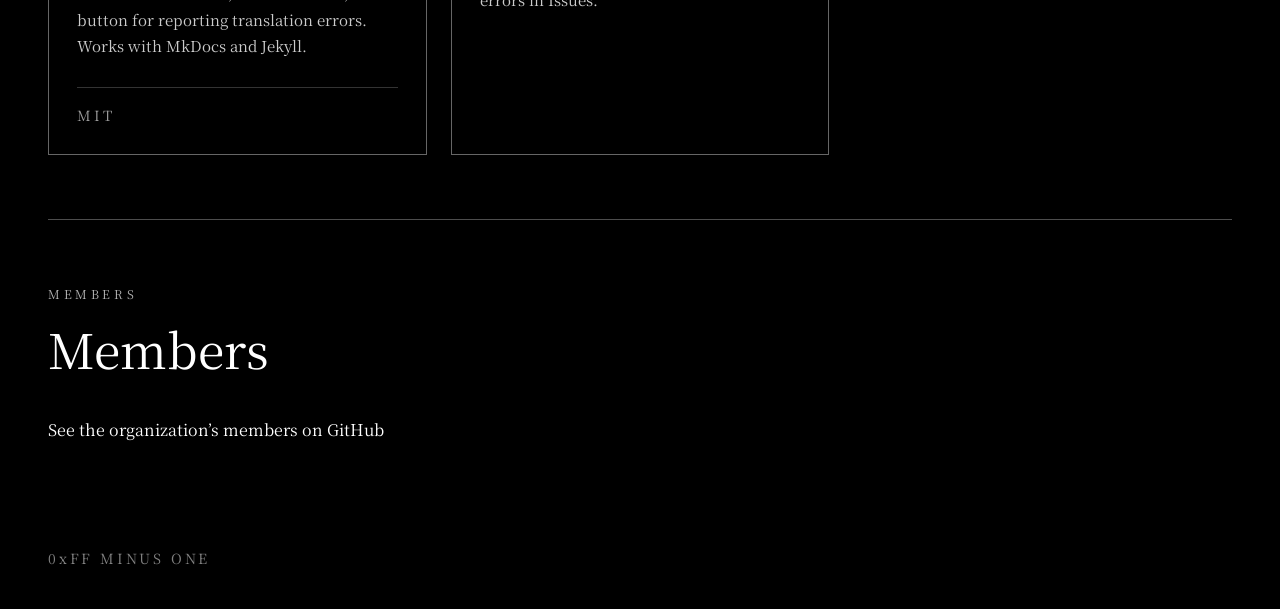
==== commit 7bd48a5c: "「組織について」を上へ移し、翻訳は「もっと見る」で開く形にする。メンバーの説明文を消す" ====
--- a/index.html
+++ b/index.html
@@ -19,18 +19,19 @@
 <link rel="alternate" hreflang="x-default" href="https://0xff-minusone.github.io/">
 <link rel="icon" href="assets/favicon.svg" type="image/svg+xml">
 <link rel="apple-touch-icon" href="assets/avatar.png">
-<link rel="stylesheet" href="assets/site.css">
+<link rel="stylesheet" href="assets/site.css?v=202611251120">
+<script>document.documentElement.classList.add("js")</script>
 </head>
 <body id="top">
 <a class="skip" href="#main">Skip to content</a>
 <header class="shell">
   <div class="bar">
     <a class="brand" href="#top" aria-label="MINUS ONE home">
-      <img class="mark" src="assets/mark-inverse.svg" alt="">
+      <img class="mark" width="64" height="64" src="assets/mark-inverse.svg" alt="">
       <span class="vr"></span>
       <span class="word">MINUS ONE</span>
     </a>
-    <nav class="nav" aria-label="Main menu"><a href="#top" aria-current="page">Home</a><a href="#research">Research</a><a href="#translations">Translations</a><a href="#open-source">Open source</a><a href="#members">Members</a><a href="#about">About</a><a class="lang" href="ja/" hreflang="ja" lang="ja" aria-label="日本語に切り替え">日本語</a></nav>
+    <nav class="nav" aria-label="Main menu"><a href="#top" aria-current="page">Home</a><a href="#about">About</a><a href="#research">Research</a><a href="#translations">Translations</a><a href="#open-source">Open source</a><a href="#members">Members</a><a class="lang" href="ja/" hreflang="ja" lang="ja" aria-label="日本語に切り替え">日本語</a></nav>
   </div>
 </header>
 
@@ -52,7 +53,14 @@
       <div class="rule"></div>
       <p class="lead">Through vulnerability research, reverse engineering, and binary analysis, we explore the boundaries of software security.</p>
     </div>
-    <div class="tiles"><a class="tile" href="#research"><span class="slash">/</span><span class="t">Research</span><svg viewBox="0 0 24 24" aria-hidden="true"><path d="M7 7h10v10M7 17 17 7"/></svg></a><a class="tile" href="#translations"><span class="slash">/</span><span class="t">Translations</span><svg viewBox="0 0 24 24" aria-hidden="true"><path d="M7 7h10v10M7 17 17 7"/></svg></a><a class="tile" href="#open-source"><span class="slash">/</span><span class="t">Open source</span><svg viewBox="0 0 24 24" aria-hidden="true"><path d="M7 7h10v10M7 17 17 7"/></svg></a></div>
+    <div class="tiles"><a class="tile" href="#research"><span class="slash">/</span><span class="t">Research</span><svg viewBox="0 0 24 24" width="20" height="20" aria-hidden="true"><path d="M7 7h10v10M7 17 17 7"/></svg></a><a class="tile" href="#translations"><span class="slash">/</span><span class="t">Translations</span><svg viewBox="0 0 24 24" width="20" height="20" aria-hidden="true"><path d="M7 7h10v10M7 17 17 7"/></svg></a><a class="tile" href="#open-source"><span class="slash">/</span><span class="t">Open source</span><svg viewBox="0 0 24 24" width="20" height="20" aria-hidden="true"><path d="M7 7h10v10M7 17 17 7"/></svg></a></div>
+  </section>
+
+  <section class="sec" id="about">
+    <p class="eyebrow">ABOUT</p><h2>About</h2>
+    <p class="lead">0xFF-MinusOne is an independent white-hat initiative. Its concept is <b>vulnerability response that does not depend on private companies</b>. It is not a company and does not work on behalf of companies: volunteers find vulnerabilities, report them privately to the developers and administrators who can fix them, and build the tools needed to do that work.</p>
+    <ol class="principles"><li><div><b>Independent.</b> Not a company, and not part of any security vendor.</div></li><li><div><b>Sensitive details stay local.</b> Only what is needed to track progress goes to the cloud.</div></li><li><div><b>Report privately first.</b> To the developers and administrators who can fix the problem.</div></li><li><div><b>Public information and authorized scope only.</b> We never break in without permission.</div></li></ol>
+    <p class="fine">Send questions and corrections to Issues in each repository.</p>
   </section>
 
   <section class="sec" id="research">
@@ -64,73 +72,74 @@
   <section class="sec" id="translations">
     <p class="eyebrow">TRANSLATIONS</p><h2>Translations</h2>
     <p class="lead">We translate security learning material into Japanese. Every translation is <b>unofficial</b>: it has not been reviewed or endorsed by the original authors, and the original text prevails where they differ. Each is published under its original license. The translated sites are in Japanese; report a translation error with the “誤訳を知らせる” (report an error) button on each page.</p>
-    <div class="grid">
+    <div class="grid" id="tr-grid">
         <a class="card" href="https://0xff-minusone.github.io/pwntools-tutorial-ja/">
-          <div class="head"><h3>Pwntools Tutorial</h3><span class="go"><svg viewBox="0 0 24 24" aria-hidden="true"><path d="M7 7h10v10M7 17 17 7"/></svg></span></div>
+          <div class="head"><h3>Pwntools Tutorial</h3><span class="go"><svg viewBox="0 0 24 24" width="20" height="20" aria-hidden="true"><path d="M7 7h10v10M7 17 17 7"/></svg></span></div>
           <p class="cat">Gallopsled/pwntools-tutorial</p>
           <span class="foot"><span class="on">Open</span><span class="off">MIT</span></span>
         </a>
         <a class="card" href="https://0xff-minusone.github.io/BinExp-ja/">
-          <div class="head"><h3>Binary Exploitation</h3><span class="go"><svg viewBox="0 0 24 24" aria-hidden="true"><path d="M7 7h10v10M7 17 17 7"/></svg></span></div>
+          <div class="head"><h3>Binary Exploitation</h3><span class="go"><svg viewBox="0 0 24 24" width="20" height="20" aria-hidden="true"><path d="M7 7h10v10M7 17 17 7"/></svg></span></div>
           <p class="cat">rosehgal/BinExp</p>
           <span class="foot"><span class="on">Open</span><span class="off">MIT</span></span>
         </a>
         <a class="card" href="https://0xff-minusone.github.io/cybersec-notes-ja/">
-          <div class="head"><h3>Cybersecurity Notes</h3><span class="go"><svg viewBox="0 0 24 24" aria-hidden="true"><path d="M7 7h10v10M7 17 17 7"/></svg></span></div>
+          <div class="head"><h3>Cybersecurity Notes</h3><span class="go"><svg viewBox="0 0 24 24" width="20" height="20" aria-hidden="true"><path d="M7 7h10v10M7 17 17 7"/></svg></span></div>
           <p class="cat">ir0nstone/cybersec-notes</p>
           <span class="foot"><span class="on">Open</span><span class="off">GPL-3.0</span></span>
         </a>
         <a class="card" href="https://0xff-minusone.github.io/linux-exploitation-course-ja/">
-          <div class="head"><h3>Linux Exploitation Course</h3><span class="go"><svg viewBox="0 0 24 24" aria-hidden="true"><path d="M7 7h10v10M7 17 17 7"/></svg></span></div>
+          <div class="head"><h3>Linux Exploitation Course</h3><span class="go"><svg viewBox="0 0 24 24" width="20" height="20" aria-hidden="true"><path d="M7 7h10v10M7 17 17 7"/></svg></span></div>
           <p class="cat">nnamon/linux-exploitation-course</p>
           <span class="foot"><span class="on">Open</span><span class="off">CC BY 4.0</span></span>
         </a>
         <a class="card" href="https://0xff-minusone.github.io/Malware-lectures-ja/">
-          <div class="head"><h3>Malware Analysis Lectures</h3><span class="go"><svg viewBox="0 0 24 24" aria-hidden="true"><path d="M7 7h10v10M7 17 17 7"/></svg></span></div>
+          <div class="head"><h3>Malware Analysis Lectures</h3><span class="go"><svg viewBox="0 0 24 24" width="20" height="20" aria-hidden="true"><path d="M7 7h10v10M7 17 17 7"/></svg></span></div>
           <p class="cat">RPISEC/Malware</p>
           <span class="foot"><span class="on">Open</span><span class="off">CC BY-NC 4.0</span></span>
         </a>
         <a class="card" href="https://0xff-minusone.github.io/Z0FCourse_ReverseEngineering-ja/">
-          <div class="head"><h3>Reverse Engineering Course</h3><span class="go"><svg viewBox="0 0 24 24" aria-hidden="true"><path d="M7 7h10v10M7 17 17 7"/></svg></span></div>
+          <div class="head"><h3>Reverse Engineering Course</h3><span class="go"><svg viewBox="0 0 24 24" width="20" height="20" aria-hidden="true"><path d="M7 7h10v10M7 17 17 7"/></svg></span></div>
           <p class="cat">0xZ0F/Z0FCourse_ReverseEngineering</p>
           <span class="foot"><span class="on">Open</span><span class="off">AGPL-3.0</span></span>
         </a>
-        <a class="card" href="https://0xff-minusone.github.io/ctf-wiki-ja/">
-          <div class="head"><h3>CTF Wiki (Pwn, Reverse, Executable)</h3><span class="go"><svg viewBox="0 0 24 24" aria-hidden="true"><path d="M7 7h10v10M7 17 17 7"/></svg></span></div>
+        <a class="card extra" href="https://0xff-minusone.github.io/ctf-wiki-ja/">
+          <div class="head"><h3>CTF Wiki (Pwn, Reverse, Executable)</h3><span class="go"><svg viewBox="0 0 24 24" width="20" height="20" aria-hidden="true"><path d="M7 7h10v10M7 17 17 7"/></svg></span></div>
           <p class="cat">ctf-wiki/ctf-wiki</p>
           <span class="foot"><span class="on">Open</span><span class="off">CC BY-NC-SA 4.0</span></span>
         </a>
-        <a class="card" href="https://0xff-minusone.github.io/heap-exploitation-ja/">
-          <div class="head"><h3>Heap Exploitation</h3><span class="go"><svg viewBox="0 0 24 24" aria-hidden="true"><path d="M7 7h10v10M7 17 17 7"/></svg></span></div>
+        <a class="card extra" href="https://0xff-minusone.github.io/heap-exploitation-ja/">
+          <div class="head"><h3>Heap Exploitation</h3><span class="go"><svg viewBox="0 0 24 24" width="20" height="20" aria-hidden="true"><path d="M7 7h10v10M7 17 17 7"/></svg></span></div>
           <p class="cat">DhavalKapil/heap-exploitation</p>
           <span class="foot"><span class="on">Open</span><span class="off">CC BY-SA 4.0</span></span>
         </a>
-        <a class="card" href="https://github.com/0xFF-MinusOne/Core-Dump-RE-ja">
-          <div class="head"><h3>Core Dump RE</h3><span class="go"><svg viewBox="0 0 24 24" aria-hidden="true"><path d="M7 7h10v10M7 17 17 7"/></svg></span></div>
+        <a class="card extra" href="https://github.com/0xFF-MinusOne/Core-Dump-RE-ja">
+          <div class="head"><h3>Core Dump RE</h3><span class="go"><svg viewBox="0 0 24 24" width="20" height="20" aria-hidden="true"><path d="M7 7h10v10M7 17 17 7"/></svg></span></div>
           <p class="cat">mytechnotalent/Core-Dump-RE</p>
           <span class="foot"><span class="off">Coming soon</span><span class="off">MIT</span></span>
         </a>
-        <a class="card" href="https://github.com/0xFF-MinusOne/Hacking-Windows-ja">
-          <div class="head"><h3>Hacking Windows</h3><span class="go"><svg viewBox="0 0 24 24" aria-hidden="true"><path d="M7 7h10v10M7 17 17 7"/></svg></span></div>
+        <a class="card extra" href="https://github.com/0xFF-MinusOne/Hacking-Windows-ja">
+          <div class="head"><h3>Hacking Windows</h3><span class="go"><svg viewBox="0 0 24 24" width="20" height="20" aria-hidden="true"><path d="M7 7h10v10M7 17 17 7"/></svg></span></div>
           <p class="cat">mytechnotalent/Hacking-Windows</p>
           <span class="foot"><span class="off">Coming soon</span><span class="off">Apache-2.0</span></span>
         </a>
-        <a class="card" href="https://github.com/0xFF-MinusOne/linux-kernel-exploitation-ja">
-          <div class="head"><h3>Linux Kernel Exploitation</h3><span class="go"><svg viewBox="0 0 24 24" aria-hidden="true"><path d="M7 7h10v10M7 17 17 7"/></svg></span></div>
+        <a class="card extra" href="https://github.com/0xFF-MinusOne/linux-kernel-exploitation-ja">
+          <div class="head"><h3>Linux Kernel Exploitation</h3><span class="go"><svg viewBox="0 0 24 24" width="20" height="20" aria-hidden="true"><path d="M7 7h10v10M7 17 17 7"/></svg></span></div>
           <p class="cat">xairy/linux-kernel-exploitation</p>
           <span class="foot"><span class="off">Coming soon</span><span class="off">CC BY 4.0</span></span>
         </a>
-        <a class="card" href="https://github.com/0xFF-MinusOne/MBE-ja">
-          <div class="head"><h3>Modern Binary Exploitation</h3><span class="go"><svg viewBox="0 0 24 24" aria-hidden="true"><path d="M7 7h10v10M7 17 17 7"/></svg></span></div>
+        <a class="card extra" href="https://github.com/0xFF-MinusOne/MBE-ja">
+          <div class="head"><h3>Modern Binary Exploitation</h3><span class="go"><svg viewBox="0 0 24 24" width="20" height="20" aria-hidden="true"><path d="M7 7h10v10M7 17 17 7"/></svg></span></div>
           <p class="cat">RPISEC/MBE</p>
           <span class="foot"><span class="off">Coming soon</span><span class="off">BSD-2-Clause</span></span>
         </a>
-        <a class="card" href="https://github.com/0xFF-MinusOne/how2heap-ja">
-          <div class="head"><h3>how2heap</h3><span class="go"><svg viewBox="0 0 24 24" aria-hidden="true"><path d="M7 7h10v10M7 17 17 7"/></svg></span></div>
+        <a class="card extra" href="https://github.com/0xFF-MinusOne/how2heap-ja">
+          <div class="head"><h3>how2heap</h3><span class="go"><svg viewBox="0 0 24 24" width="20" height="20" aria-hidden="true"><path d="M7 7h10v10M7 17 17 7"/></svg></span></div>
           <p class="cat">shellphish/how2heap</p>
           <span class="foot"><span class="off">Coming soon</span><span class="off">MIT</span></span>
         </a>
     </div>
+    <button class="more" type="button" aria-expanded="false" aria-controls="tr-grid" data-more="Show more" data-less="Show less">Show more</button>
   </section>
 
   <section class="sec" id="open-source">
@@ -138,13 +147,13 @@
     <p class="lead">We publish the look and tooling of the translation sites as shared components.</p>
     <div class="grid">
       <a class="card" href="https://github.com/hina-kura49/ja-docs-base">
-        <div class="head"><h3>ja-docs-base</h3><span class="go"><svg viewBox="0 0 24 24" aria-hidden="true"><path d="M7 7h10v10M7 17 17 7"/></svg></span></div>
+        <div class="head"><h3>ja-docs-base</h3><span class="go"><svg viewBox="0 0 24 24" width="20" height="20" aria-hidden="true"><path d="M7 7h10v10M7 17 17 7"/></svg></span></div>
         <p class="cat">Shared components for translation sites</p>
         <p class="desc">Monochrome theme, a code window, and a button for reporting translation errors. Works with MkDocs and Jekyll.</p>
         <span class="foot"><span class="off">MIT</span></span>
       </a>
       <a class="card" href="https://github.com/0xFF-MinusOne">
-        <div class="head"><h3>Translation repositories</h3><span class="go"><svg viewBox="0 0 24 24" aria-hidden="true"><path d="M7 7h10v10M7 17 17 7"/></svg></span></div>
+        <div class="head"><h3>Translation repositories</h3><span class="go"><svg viewBox="0 0 24 24" width="20" height="20" aria-hidden="true"><path d="M7 7h10v10M7 17 17 7"/></svg></span></div>
         <p class="cat">github.com/0xFF-MinusOne</p>
         <p class="desc">The source text of the translations. Report errors in Issues.</p>
       </a>
@@ -153,20 +162,13 @@
 
   <section class="sec" id="members">
     <p class="eyebrow">MEMBERS</p><h2>Members</h2>
-    <p class="lead">People who have made their membership of the GitHub organization public appear here automatically (updated daily).</p>
     <div class="grid" id="member-list" data-src="members.json" aria-live="polite"><div class="empty" style="margin-top:0">Loading…</div></div>
     <noscript><p class="fine"><a href="https://github.com/orgs/0xFF-MinusOne/people">See the organization’s members on GitHub</a></p></noscript>
   </section>
 
-  <section class="sec" id="about">
-    <p class="eyebrow">ABOUT</p><h2>About</h2>
-    <p class="lead">0xFF-MinusOne is an independent white-hat initiative. Its concept is <b>vulnerability response that does not depend on private companies</b>. It is not a company and does not work on behalf of companies: volunteers find vulnerabilities, report them privately to the developers and administrators who can fix them, and build the tools needed to do that work.</p>
-    <ol class="principles"><li><div><b>Independent.</b> Not a company, and not part of any security vendor.</div></li><li><div><b>Sensitive details stay local.</b> Only what is needed to track progress goes to the cloud.</div></li><li><div><b>Report privately first.</b> To the developers and administrators who can fix the problem.</div></li><li><div><b>Public information and authorized scope only.</b> We never break in without permission.</div></li></ol>
-    <p class="fine">Send questions and corrections to Issues in each repository.</p>
-  </section>
 </main>
 
 <footer class="footer">0xFF MINUS ONE</footer>
-<script src="assets/site.js" defer></script>
+<script src="assets/site.js?v=202611251120" defer></script>
 </body>
 </html>
--- a/assets/site.css
+++ b/assets/site.css
@@ -91,3 +91,9 @@
   .principles li { grid-template-columns: 48px 1fr; }
 }
 @media (prefers-reduced-motion: reduce) { html { scroll-behavior: auto; } }
+
+/* 翻訳: 先頭だけ出して「もっと見る」で開く(JS が無いときは、全部を出す) */
+.js #tr-grid:not(.open) .extra { display: none; }
+.more { margin-top: 24px; display: block; width: 100%; background: transparent; color: #fff; font: inherit; letter-spacing: .2em; text-transform: uppercase; border: 1px solid var(--line-40); padding: 20px 32px; cursor: pointer; transition: border-color .15s, background .15s; }
+.more:hover { border-color: #fff; background: rgba(255, 255, 255, .05); }
+html:not(.js) .more { display: none; }
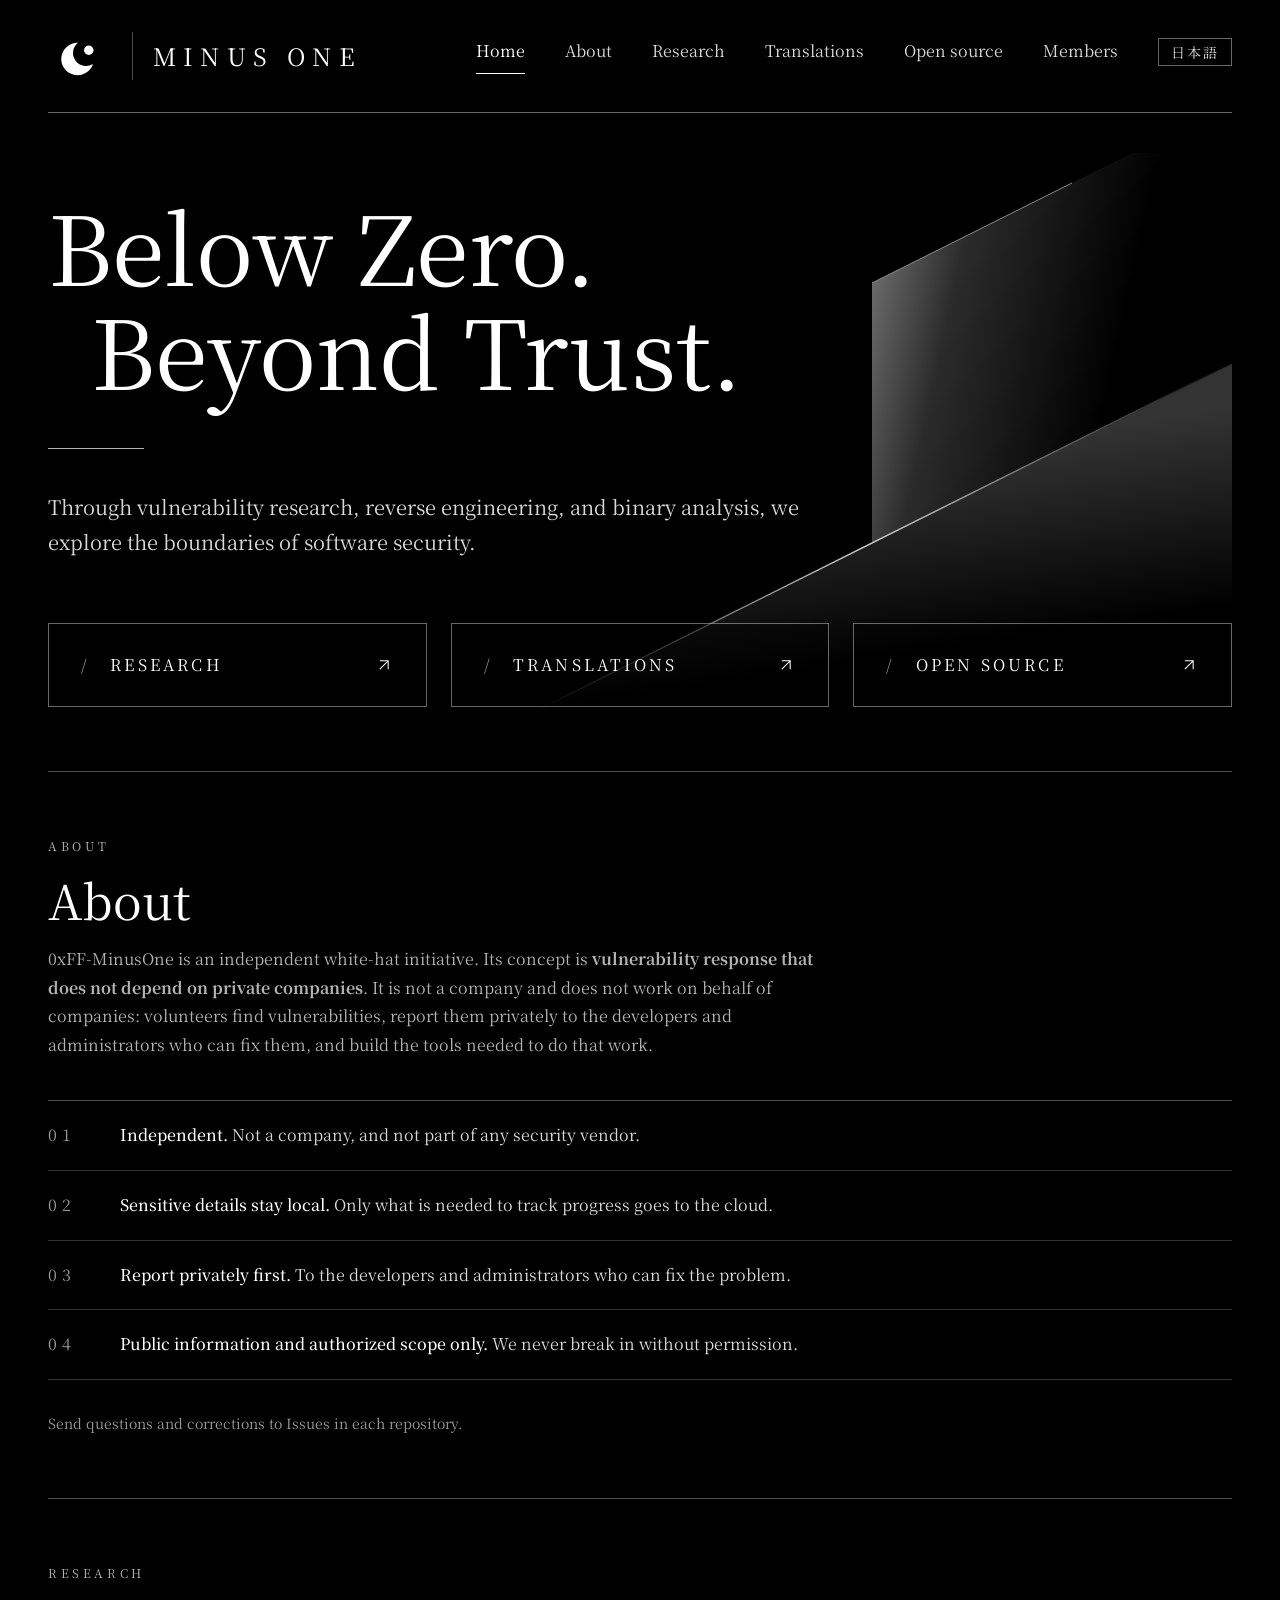
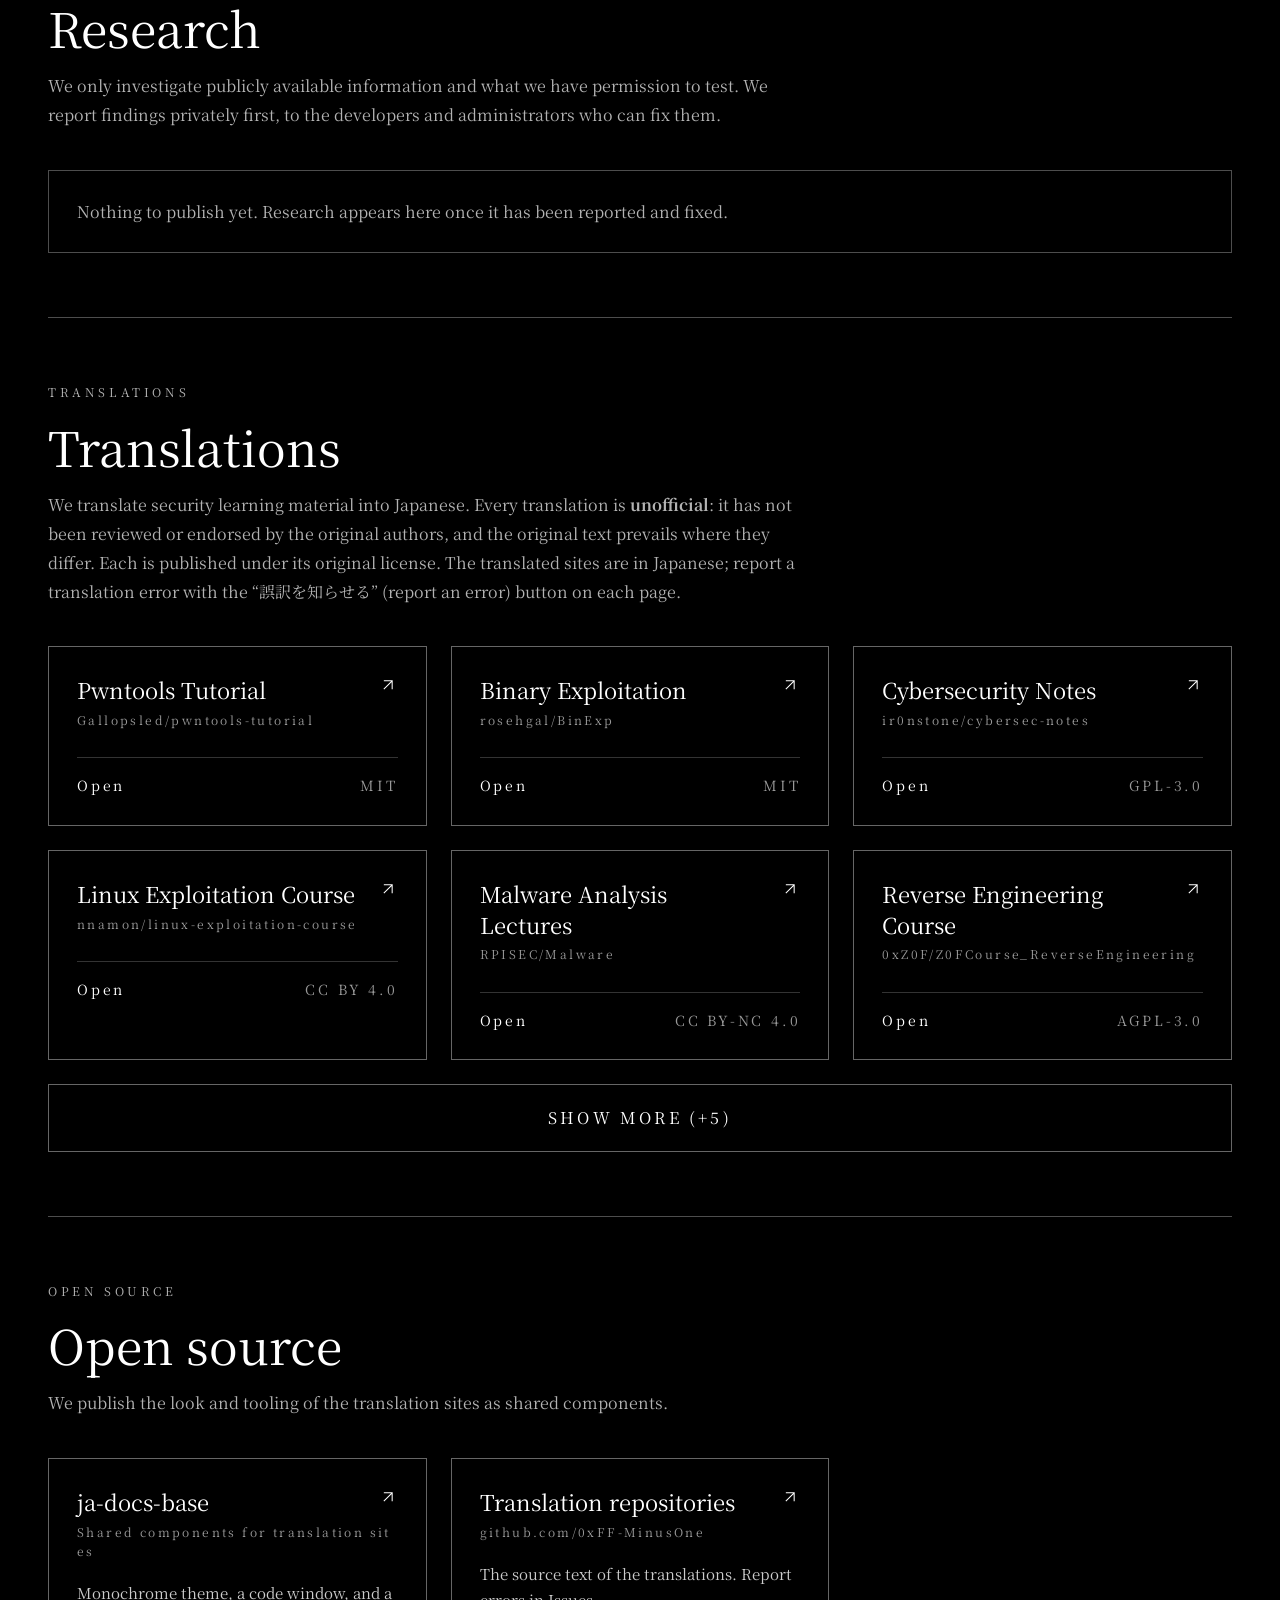
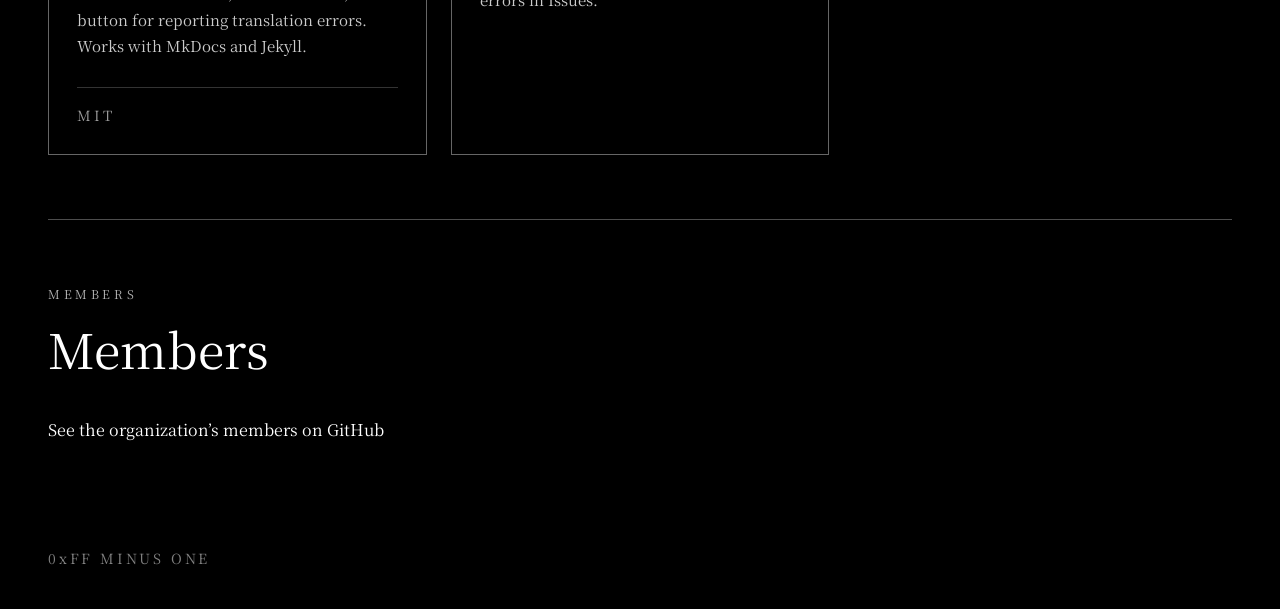
==== commit 207915a2: "目次だけだった翻訳2件(Core Dump RE、Hacking Windows)を一覧から外す" ====
--- a/index.html
+++ b/index.html
@@ -19,7 +19,7 @@
 <link rel="alternate" hreflang="x-default" href="https://0xff-minusone.github.io/">
 <link rel="icon" href="assets/favicon.svg" type="image/svg+xml">
 <link rel="apple-touch-icon" href="assets/avatar.png">
-<link rel="stylesheet" href="assets/site.css?v=202611251120">
+<link rel="stylesheet" href="assets/site.css?v=202611251210">
 <script>document.documentElement.classList.add("js")</script>
 </head>
 <body id="top">
@@ -113,16 +113,6 @@
           <p class="cat">DhavalKapil/heap-exploitation</p>
           <span class="foot"><span class="on">Open</span><span class="off">CC BY-SA 4.0</span></span>
         </a>
-        <a class="card extra" href="https://github.com/0xFF-MinusOne/Core-Dump-RE-ja">
-          <div class="head"><h3>Core Dump RE</h3><span class="go"><svg viewBox="0 0 24 24" width="20" height="20" aria-hidden="true"><path d="M7 7h10v10M7 17 17 7"/></svg></span></div>
-          <p class="cat">mytechnotalent/Core-Dump-RE</p>
-          <span class="foot"><span class="off">Coming soon</span><span class="off">MIT</span></span>
-        </a>
-        <a class="card extra" href="https://github.com/0xFF-MinusOne/Hacking-Windows-ja">
-          <div class="head"><h3>Hacking Windows</h3><span class="go"><svg viewBox="0 0 24 24" width="20" height="20" aria-hidden="true"><path d="M7 7h10v10M7 17 17 7"/></svg></span></div>
-          <p class="cat">mytechnotalent/Hacking-Windows</p>
-          <span class="foot"><span class="off">Coming soon</span><span class="off">Apache-2.0</span></span>
-        </a>
         <a class="card extra" href="https://github.com/0xFF-MinusOne/linux-kernel-exploitation-ja">
           <div class="head"><h3>Linux Kernel Exploitation</h3><span class="go"><svg viewBox="0 0 24 24" width="20" height="20" aria-hidden="true"><path d="M7 7h10v10M7 17 17 7"/></svg></span></div>
           <p class="cat">xairy/linux-kernel-exploitation</p>
@@ -169,6 +159,6 @@
 </main>
 
 <footer class="footer">0xFF MINUS ONE</footer>
-<script src="assets/site.js?v=202611251120" defer></script>
+<script src="assets/site.js?v=202611251210" defer></script>
 </body>
 </html>
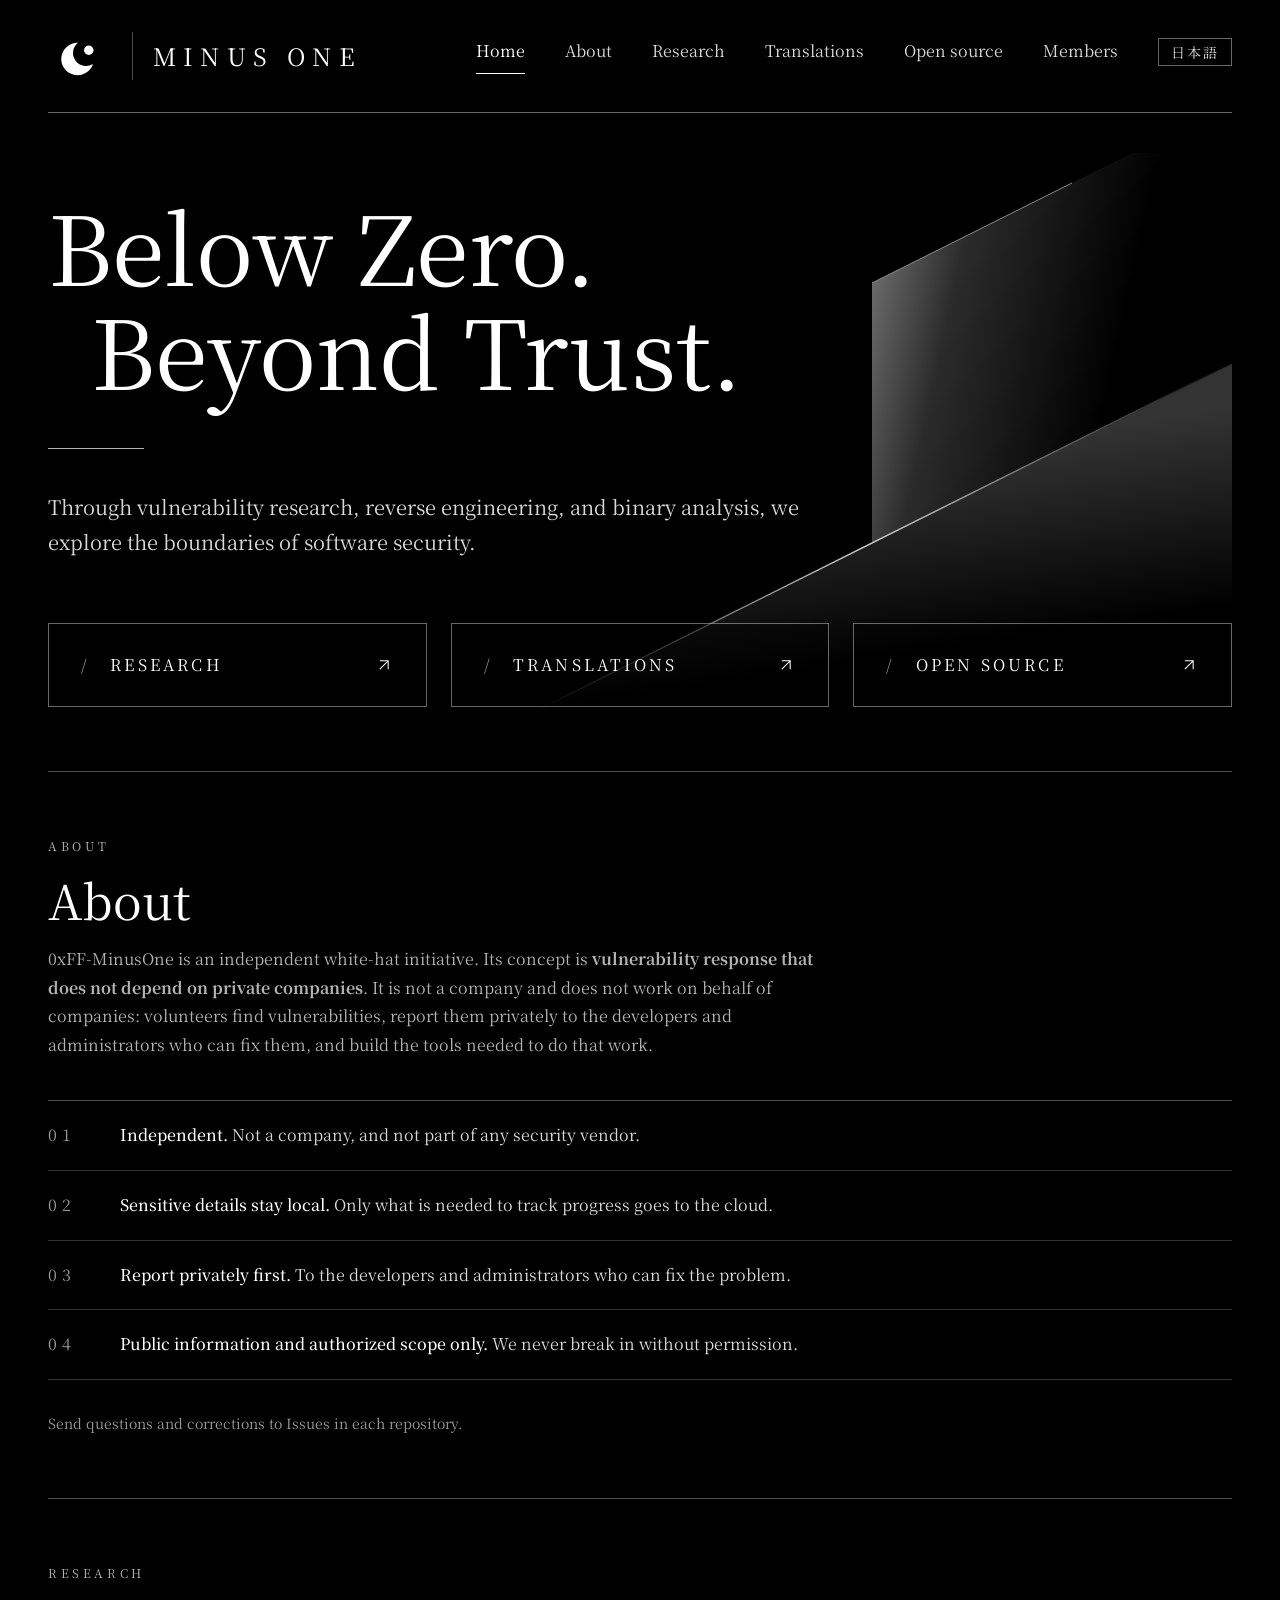
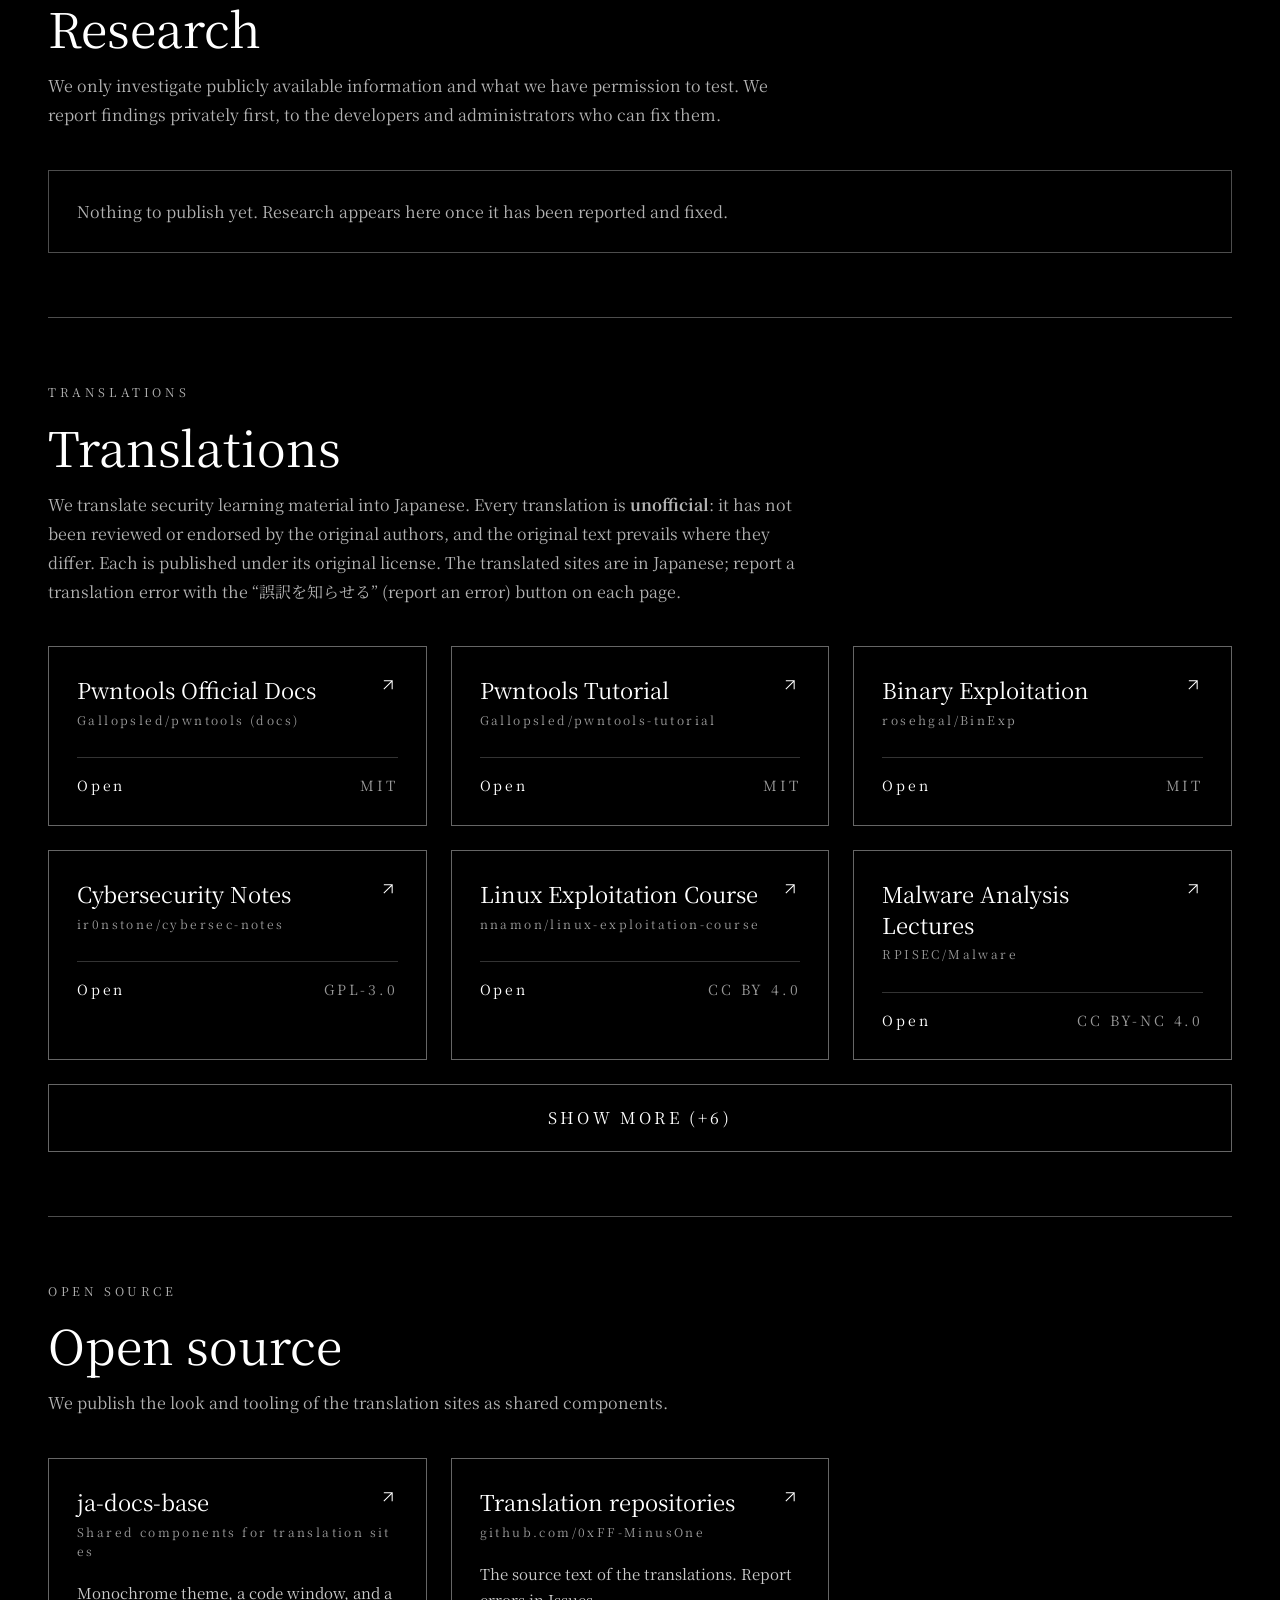
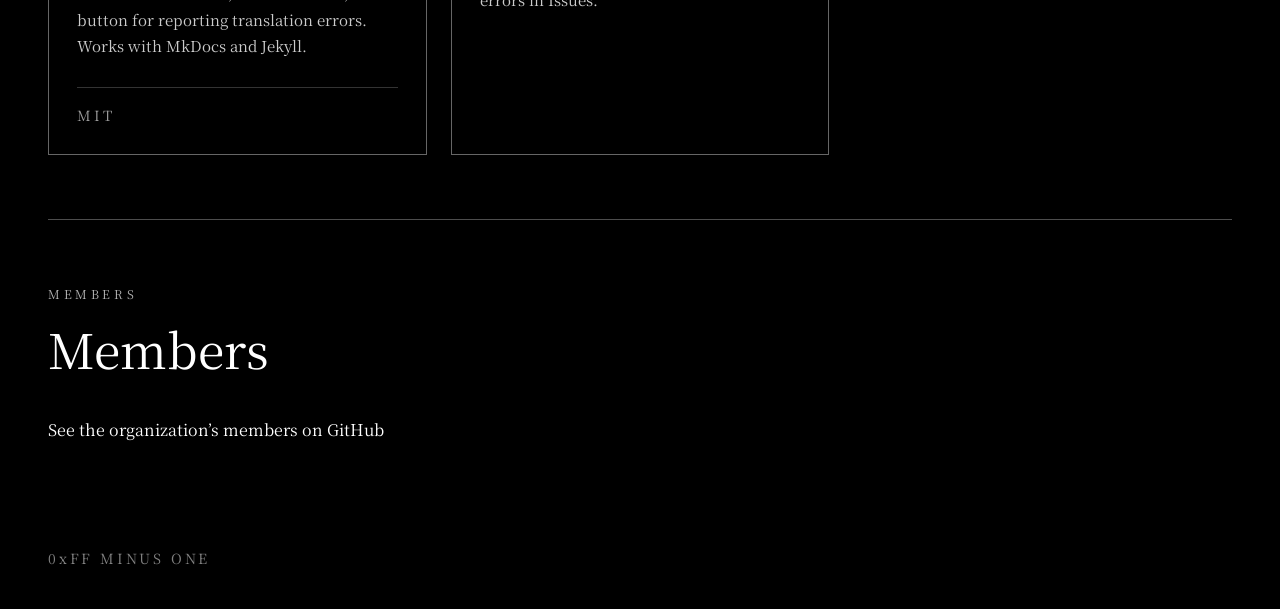
==== commit 7f19658c: "翻訳の一覧に Pwntools 公式ドキュメントの訳を足す" ====
--- a/index.html
+++ b/index.html
@@ -19,7 +19,7 @@
 <link rel="alternate" hreflang="x-default" href="https://0xff-minusone.github.io/">
 <link rel="icon" href="assets/favicon.svg" type="image/svg+xml">
 <link rel="apple-touch-icon" href="assets/avatar.png">
-<link rel="stylesheet" href="assets/site.css?v=202611251210">
+<link rel="stylesheet" href="assets/site.css?v=202611251610">
 <script>document.documentElement.classList.add("js")</script>
 </head>
 <body id="top">
@@ -73,6 +73,11 @@
     <p class="eyebrow">TRANSLATIONS</p><h2>Translations</h2>
     <p class="lead">We translate security learning material into Japanese. Every translation is <b>unofficial</b>: it has not been reviewed or endorsed by the original authors, and the original text prevails where they differ. Each is published under its original license. The translated sites are in Japanese; report a translation error with the “誤訳を知らせる” (report an error) button on each page.</p>
     <div class="grid" id="tr-grid">
+        <a class="card" href="https://0xff-minusone.github.io/pwntools-docs-ja/">
+          <div class="head"><h3>Pwntools Official Docs</h3><span class="go"><svg viewBox="0 0 24 24" width="20" height="20" aria-hidden="true"><path d="M7 7h10v10M7 17 17 7"/></svg></span></div>
+          <p class="cat">Gallopsled/pwntools (docs)</p>
+          <span class="foot"><span class="on">Open</span><span class="off">MIT</span></span>
+        </a>
         <a class="card" href="https://0xff-minusone.github.io/pwntools-tutorial-ja/">
           <div class="head"><h3>Pwntools Tutorial</h3><span class="go"><svg viewBox="0 0 24 24" width="20" height="20" aria-hidden="true"><path d="M7 7h10v10M7 17 17 7"/></svg></span></div>
           <p class="cat">Gallopsled/pwntools-tutorial</p>
@@ -98,7 +103,7 @@
           <p class="cat">RPISEC/Malware</p>
           <span class="foot"><span class="on">Open</span><span class="off">CC BY-NC 4.0</span></span>
         </a>
-        <a class="card" href="https://0xff-minusone.github.io/Z0FCourse_ReverseEngineering-ja/">
+        <a class="card extra" href="https://0xff-minusone.github.io/Z0FCourse_ReverseEngineering-ja/">
           <div class="head"><h3>Reverse Engineering Course</h3><span class="go"><svg viewBox="0 0 24 24" width="20" height="20" aria-hidden="true"><path d="M7 7h10v10M7 17 17 7"/></svg></span></div>
           <p class="cat">0xZ0F/Z0FCourse_ReverseEngineering</p>
           <span class="foot"><span class="on">Open</span><span class="off">AGPL-3.0</span></span>
@@ -113,20 +118,20 @@
           <p class="cat">DhavalKapil/heap-exploitation</p>
           <span class="foot"><span class="on">Open</span><span class="off">CC BY-SA 4.0</span></span>
         </a>
-        <a class="card extra" href="https://github.com/0xFF-MinusOne/linux-kernel-exploitation-ja">
+        <a class="card extra" href="https://0xff-minusone.github.io/linux-kernel-exploitation-ja/">
           <div class="head"><h3>Linux Kernel Exploitation</h3><span class="go"><svg viewBox="0 0 24 24" width="20" height="20" aria-hidden="true"><path d="M7 7h10v10M7 17 17 7"/></svg></span></div>
           <p class="cat">xairy/linux-kernel-exploitation</p>
-          <span class="foot"><span class="off">Coming soon</span><span class="off">CC BY 4.0</span></span>
+          <span class="foot"><span class="on">Open</span><span class="off">CC BY 4.0</span></span>
         </a>
-        <a class="card extra" href="https://github.com/0xFF-MinusOne/MBE-ja">
+        <a class="card extra" href="https://0xff-minusone.github.io/MBE-ja/">
           <div class="head"><h3>Modern Binary Exploitation</h3><span class="go"><svg viewBox="0 0 24 24" width="20" height="20" aria-hidden="true"><path d="M7 7h10v10M7 17 17 7"/></svg></span></div>
           <p class="cat">RPISEC/MBE</p>
-          <span class="foot"><span class="off">Coming soon</span><span class="off">BSD-2-Clause</span></span>
+          <span class="foot"><span class="on">Open</span><span class="off">BSD-2-Clause</span></span>
         </a>
-        <a class="card extra" href="https://github.com/0xFF-MinusOne/how2heap-ja">
+        <a class="card extra" href="https://0xff-minusone.github.io/how2heap-ja/">
           <div class="head"><h3>how2heap</h3><span class="go"><svg viewBox="0 0 24 24" width="20" height="20" aria-hidden="true"><path d="M7 7h10v10M7 17 17 7"/></svg></span></div>
           <p class="cat">shellphish/how2heap</p>
-          <span class="foot"><span class="off">Coming soon</span><span class="off">MIT</span></span>
+          <span class="foot"><span class="on">Open</span><span class="off">MIT</span></span>
         </a>
     </div>
     <button class="more" type="button" aria-expanded="false" aria-controls="tr-grid" data-more="Show more" data-less="Show less">Show more</button>
@@ -159,6 +164,6 @@
 </main>
 
 <footer class="footer">0xFF MINUS ONE</footer>
-<script src="assets/site.js?v=202611251210" defer></script>
+<script src="assets/site.js?v=202611251610" defer></script>
 </body>
 </html>
